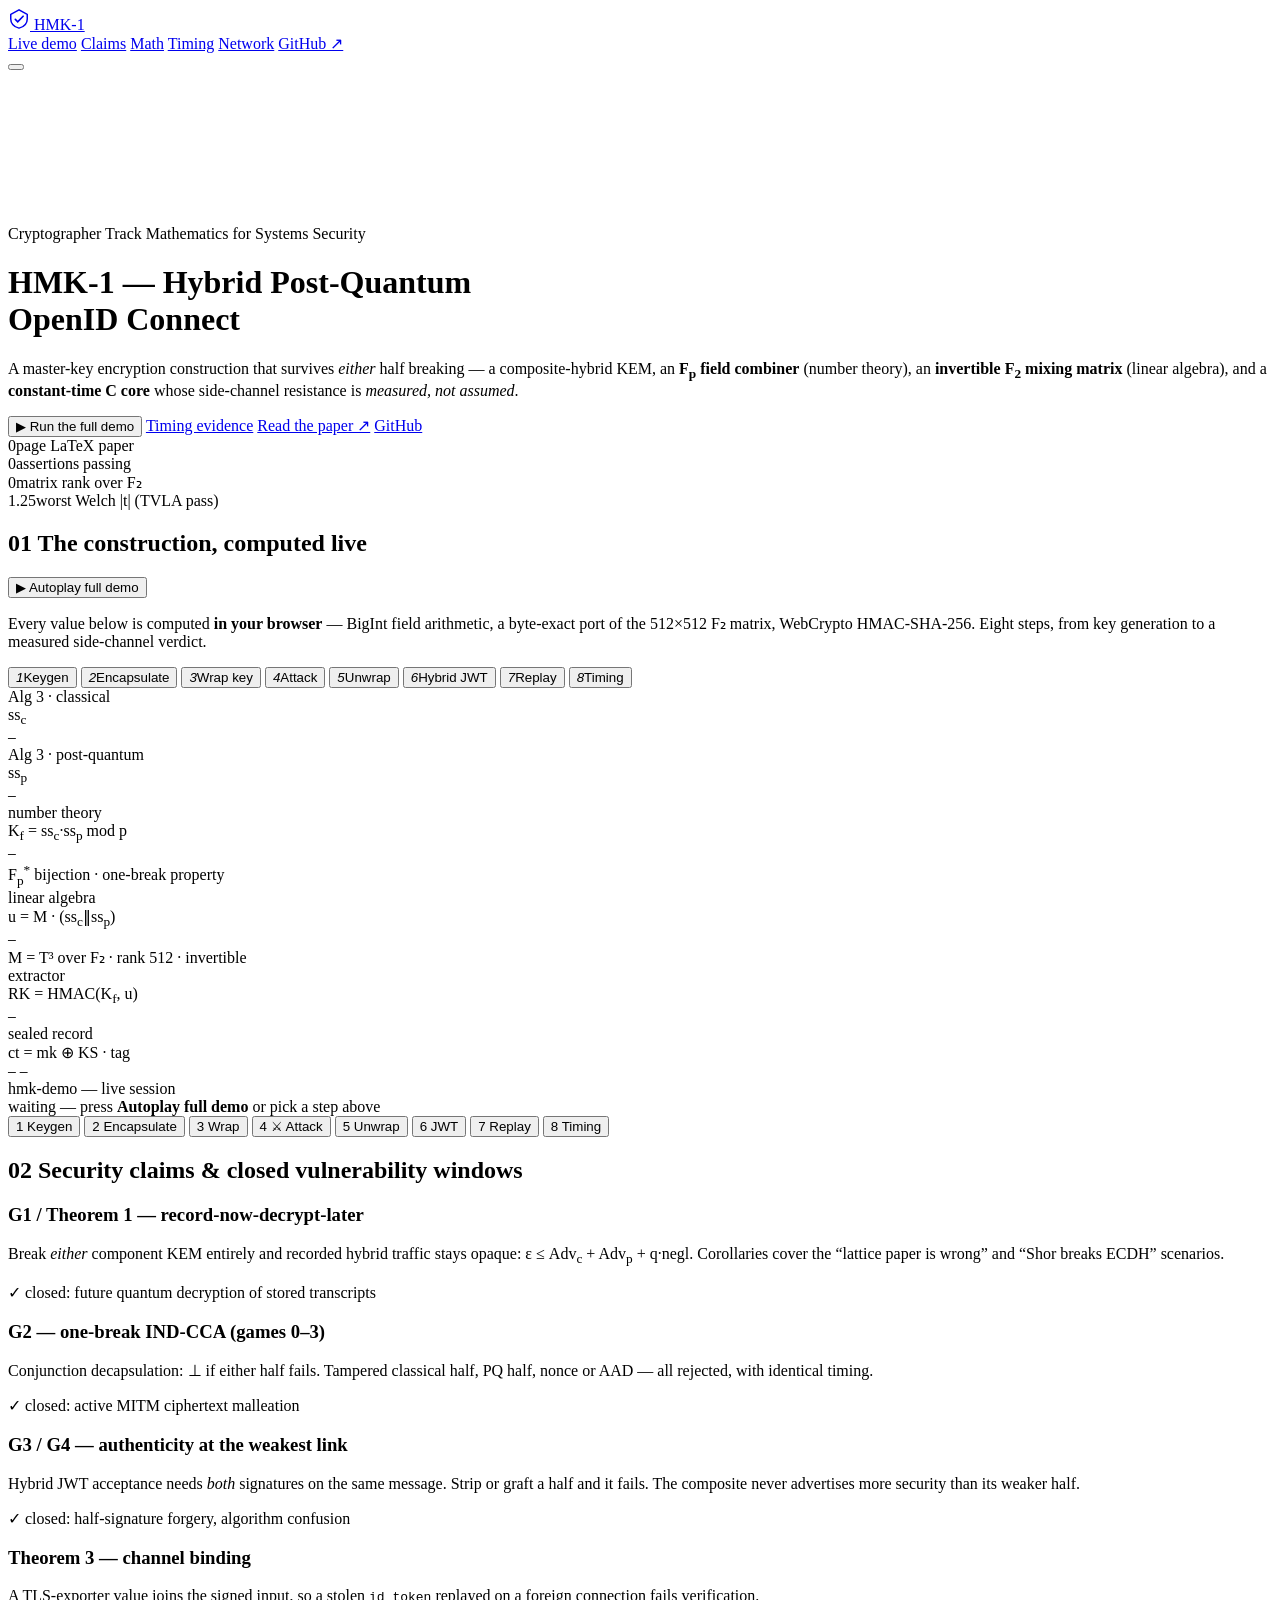
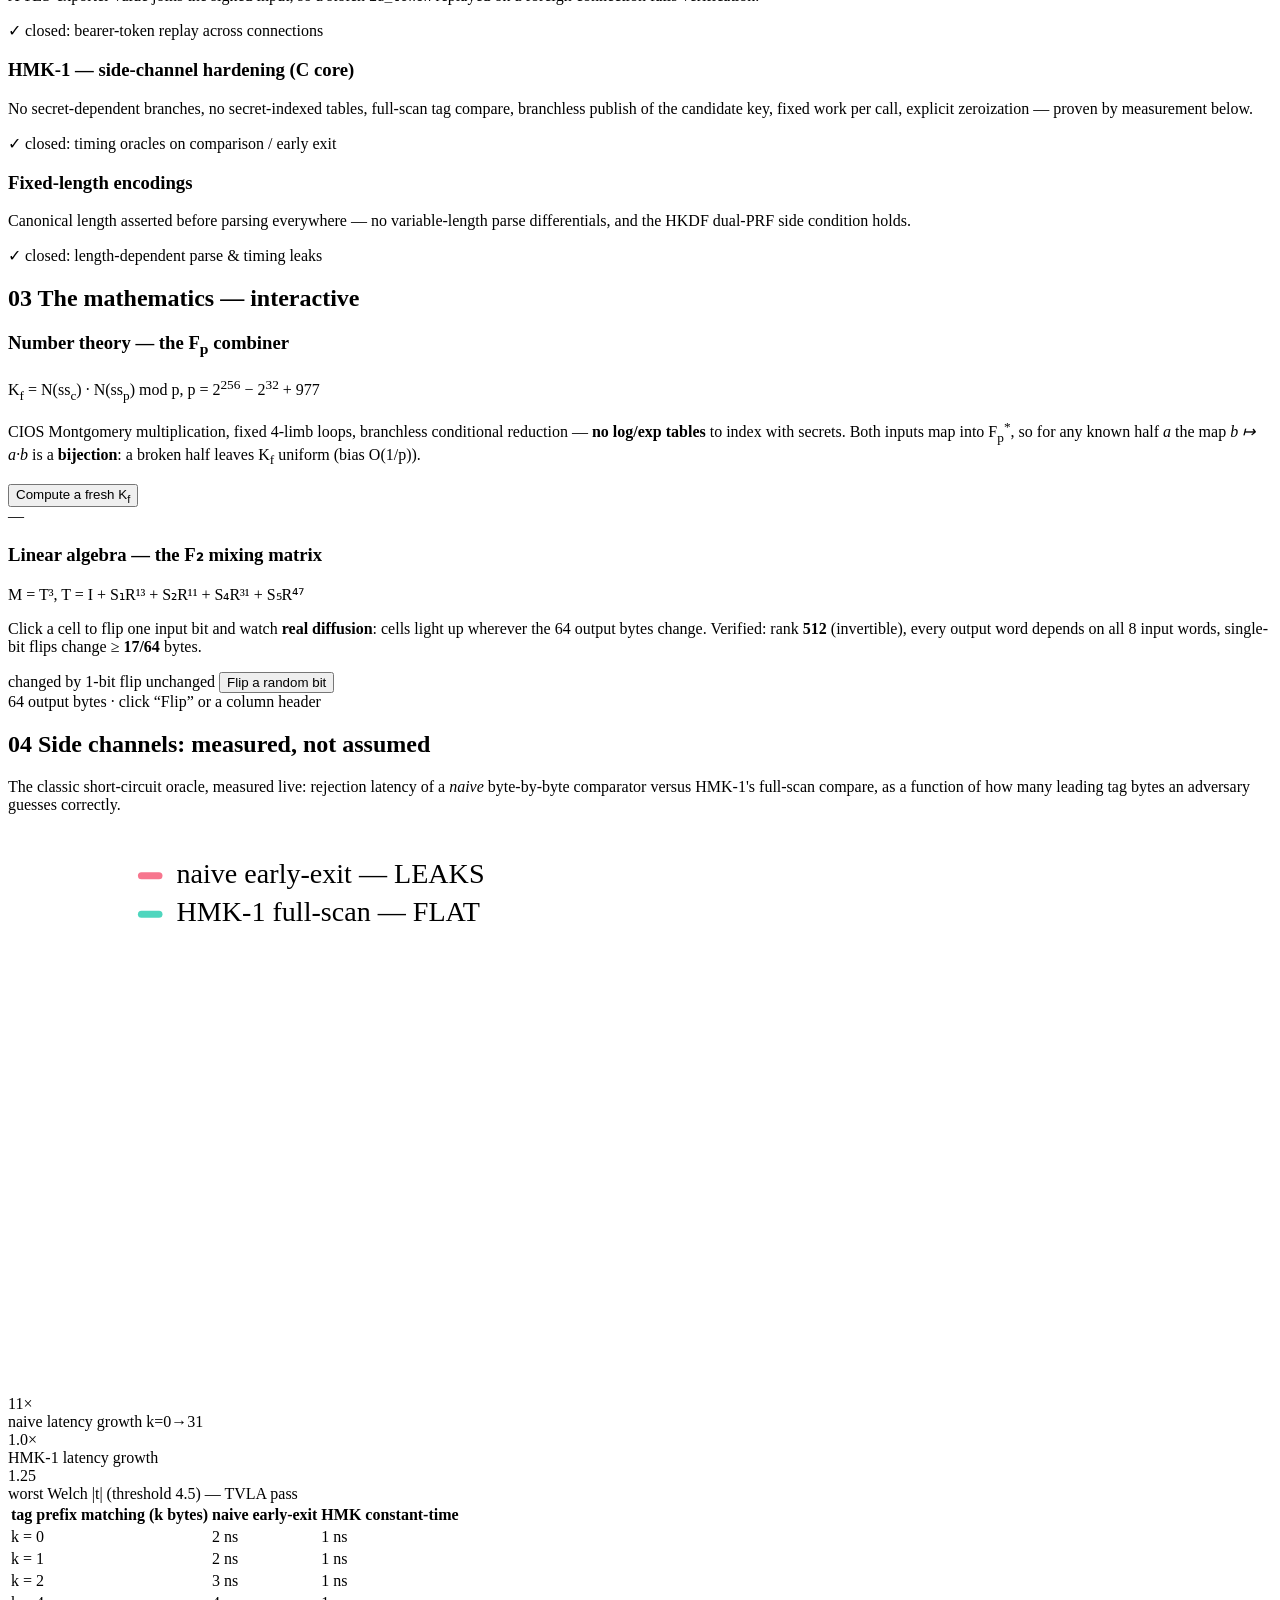
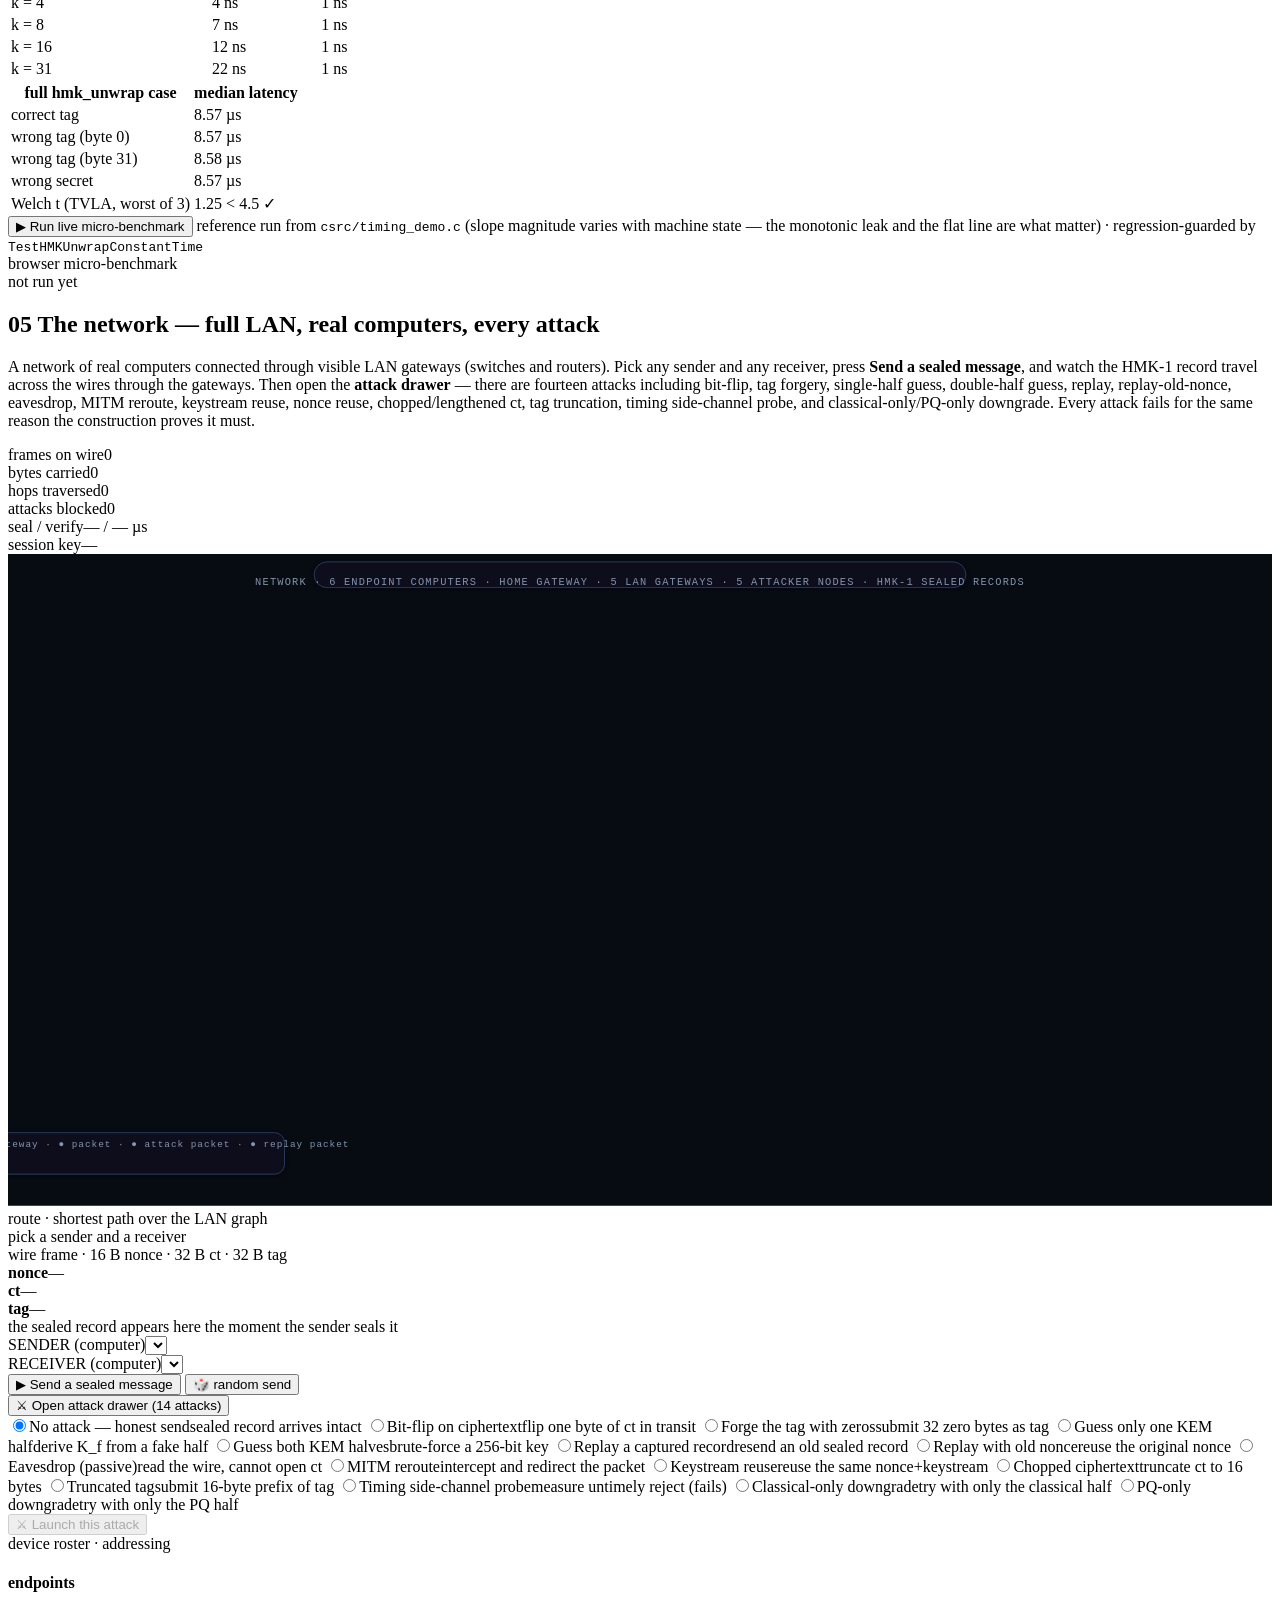
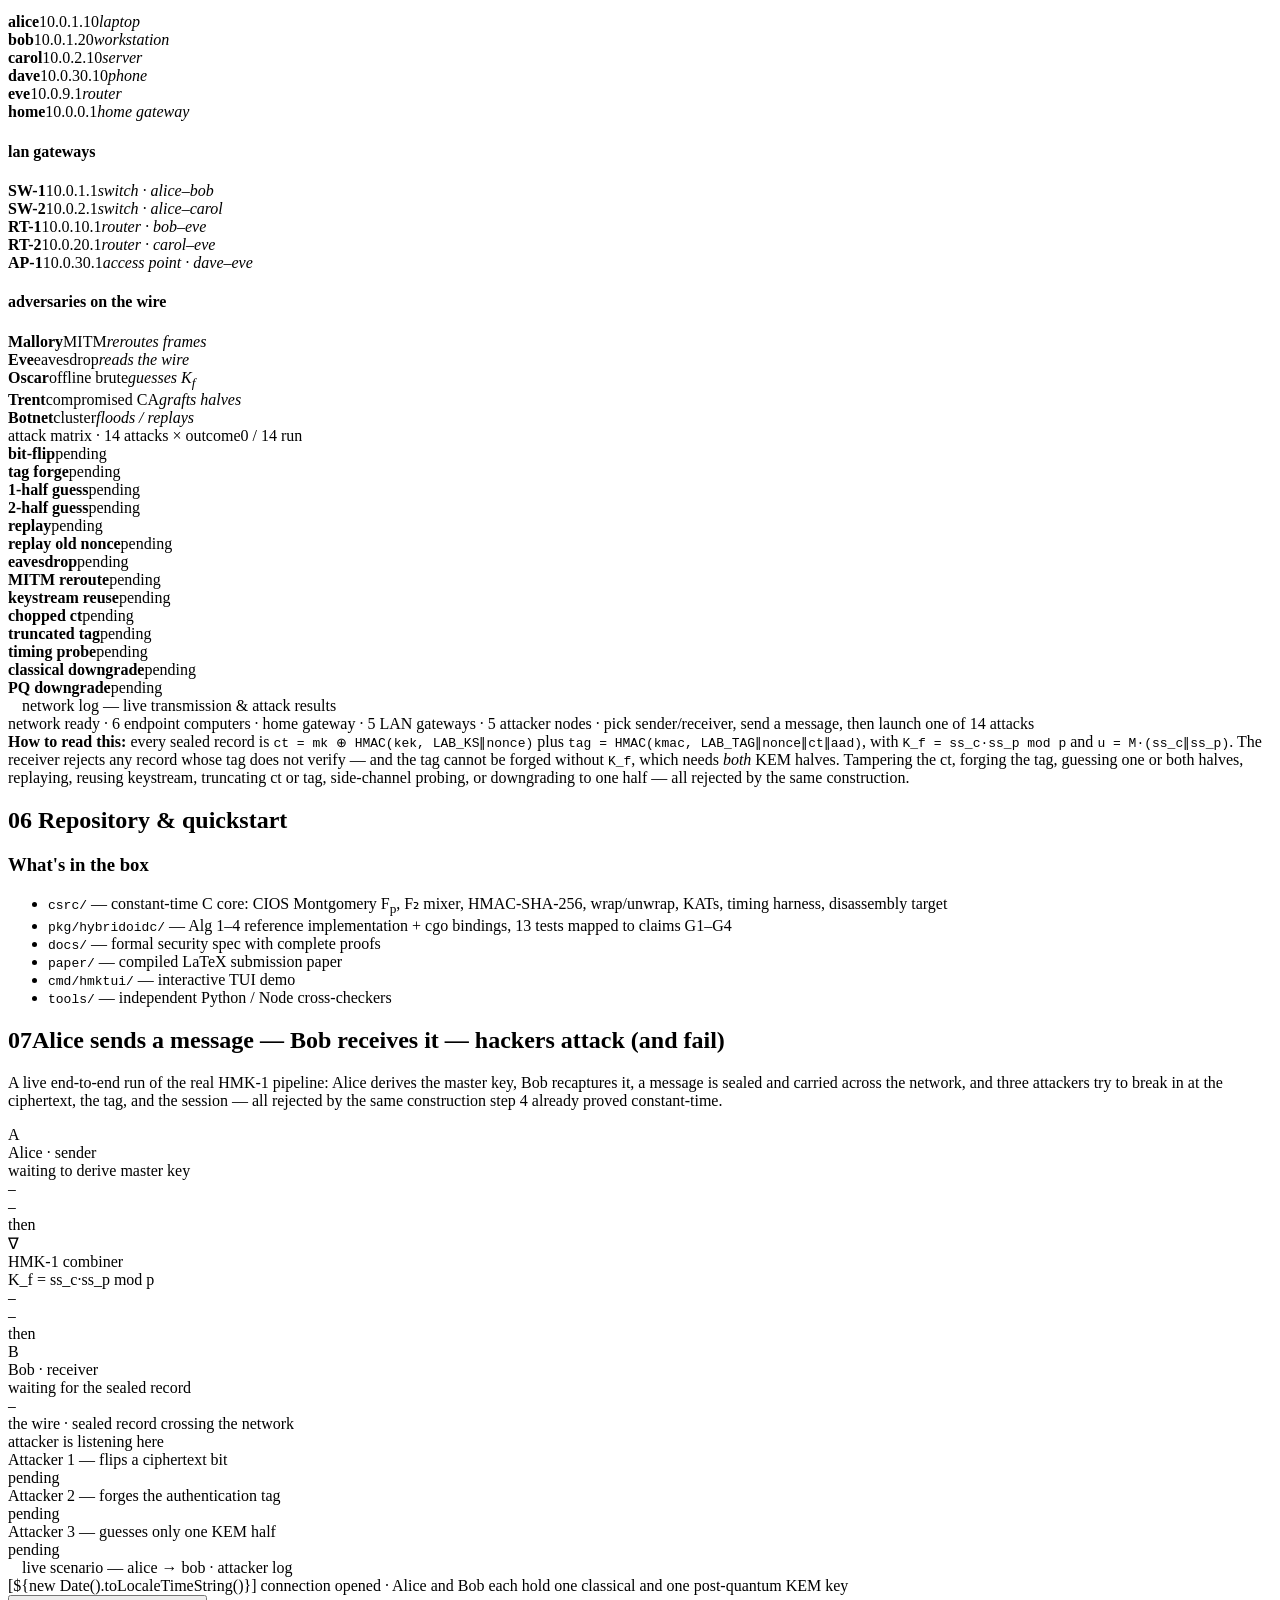
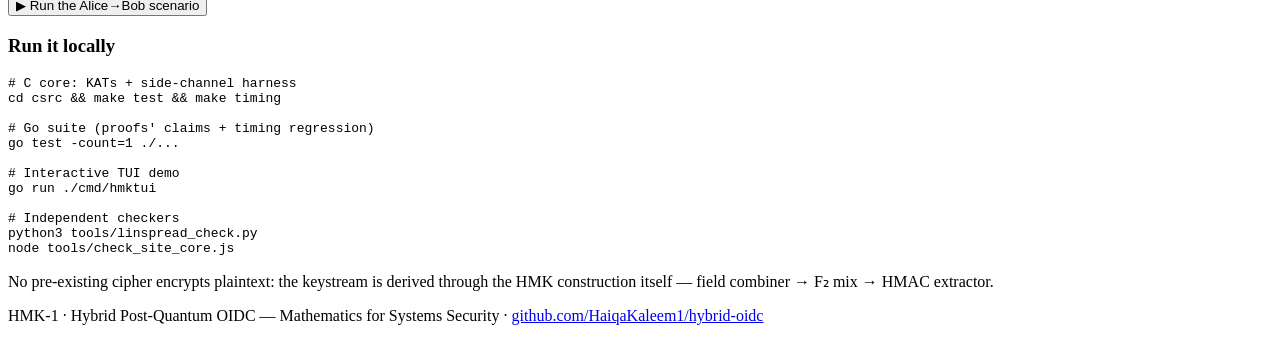
==== site/index.html @ 47c0bb4b "Site index with the 05-network section: 14-attack matrix, roster, wire frame, telemetry (scoreboard " ====
<!DOCTYPE html>
<html lang="en">
<head>
<meta charset="UTF-8">
<meta name="viewport" content="width=device-width, initial-scale=1.0">
<title>HMK-1 · Hybrid Post-Quantum OIDC — Cryptographer Track</title>
<meta name="description" content="Master-key encryption surviving either half breaking: composite-hybrid KEM, F_p field combiner, rank-512 F_2 matrix, constant-time C core with measured side-channel resistance.">
<link rel="stylesheet" href="styles.css">
<link rel="icon" href="data:image/svg+xml,<svg xmlns='http://www.w3.org/2000/svg' viewBox='0 0 100 100'><text y='.9em' font-size='90'>🔐</text></svg>">
</head>
<body>

<!-- =============================================================== NAV -->
<nav class="nav">
  <div class="nav-inner">
    <a class="brand" href="#top">
      <svg viewBox="0 0 24 24" width="22" height="22" aria-hidden="true">
        <path d="M12 2L3 7v5c0 5 3.8 8.6 9 10 5.2-1.4 9-5 9-10V7l-9-5z" fill="none" stroke="currentColor" stroke-width="1.6"/>
        <path d="M8 12.5l2.6 2.6L16.5 9" fill="none" stroke="currentColor" stroke-width="1.8" stroke-linecap="round"/>
      </svg>
      <span>HMK-1</span>
    </a>
    <div class="nav-links">
      <a href="#demo">Live demo</a>
      <a href="#claims">Claims</a>
      <a href="#math">Math</a>
      <a href="#timing">Timing</a>
      <a href="#network">Network</a>
      <a class="nav-cta" href="https://github.com/HaiqaKaleem1/hybrid-oidc" target="_blank" rel="noopener">GitHub ↗</a>
    </div>
    <button class="nav-toggle" id="navToggle" aria-label="Toggle navigation" aria-expanded="false">
      <span></span><span></span><span></span>
    </button>
  </div>
</nav>

<!-- ============================================================= HERO -->
<header class="hero" id="top">
  <canvas id="heroCanvas" aria-hidden="true"></canvas>
  <div class="hero-glow" aria-hidden="true"></div>
  <div class="hero-inner">
    <div class="badge-row reveal">
      <span class="badge">Cryptographer Track</span>
      <span class="badge ghost">Mathematics for Systems Security</span>
    </div>
    <h1 class="reveal d1">
      <span class="gradient-text">HMK-1</span> — Hybrid Post-Quantum<br>OpenID Connect
    </h1>
    <p class="tagline reveal d2">
      A master-key encryption construction that survives <em>either</em> half breaking —
      a composite-hybrid KEM, an <strong>F<sub>p</sub> field combiner</strong> (number theory),
      an <strong>invertible F<sub>2</sub> mixing matrix</strong> (linear algebra), and a
      <strong>constant-time C core</strong> whose side-channel resistance is
      <em>measured, not assumed</em>.
    </p>
    <div class="cta-row reveal d3">
      <button class="btn primary glow" id="heroRun">▶ Run the full demo</button>
      <a class="btn" href="#timing">Timing evidence</a>
      <a class="btn" href="paper/main.pdf">Read the paper ↗</a>
      <a class="btn" href="https://github.com/HaiqaKaleem1/hybrid-oidc" target="_blank" rel="noopener">GitHub</a>
    </div>
    <div class="stats reveal d4">
      <div class="stat"><span class="stat-num" data-count="11">0</span><span class="stat-label">page LaTeX paper</span></div>
      <div class="stat"><span class="stat-num" data-count="34">0</span><span class="stat-label">assertions passing</span></div>
      <div class="stat"><span class="stat-num" data-count="512">0</span><span class="stat-label">matrix rank over F₂</span></div>
      <div class="stat"><span class="stat-num">1.25</span><span class="stat-label">worst Welch |t| (TVLA pass)</span></div>
    </div>
  </div>
  <div class="scroll-hint" aria-hidden="true"><span></span></div>
</header>

<main>

<!-- ============================================================= DEMO -->
<section id="demo" class="panel reveal">
  <div class="panel-head">
    <h2><span class="num">01</span> The construction, computed live</h2>
    <div class="panel-actions">
      <button class="btn primary glow" id="btnAutoplay">▶ Autoplay full demo</button>
    </div>
  </div>
  <p class="lead">Every value below is computed <strong>in your browser</strong> — BigInt field
  arithmetic, a byte-exact port of the 512×512 F₂ matrix, WebCrypto HMAC-SHA-256.
  Eight steps, from key generation to a measured side-channel verdict.</p>

  <!-- step rail -->
  <div class="rail" id="rail">
    <button class="rail-step" data-step="0"><i>1</i>Keygen</button>
    <button class="rail-step" data-step="1"><i>2</i>Encapsulate</button>
    <button class="rail-step" data-step="2"><i>3</i>Wrap key</button>
    <button class="rail-step" data-step="3"><i>4</i>Attack</button>
    <button class="rail-step" data-step="4"><i>5</i>Unwrap</button>
    <button class="rail-step" data-step="5"><i>6</i>Hybrid JWT</button>
    <button class="rail-step" data-step="6"><i>7</i>Replay</button>
    <button class="rail-step" data-step="7"><i>8</i>Timing</button>
  </div>

  <!-- pipeline -->
  <div class="pipeline" id="pipeline">
    <div class="stage" data-stage="0">
      <div class="stage-kicker">Alg 3 · classical</div>
      <div class="stage-title">ss<sub>c</sub></div>
      <code class="hex skel" id="v-ssc">—</code>
    </div>
    <div class="conn" data-on="0"><span class="pulse"></span></div>
    <div class="stage" data-stage="1">
      <div class="stage-kicker">Alg 3 · post-quantum</div>
      <div class="stage-title">ss<sub>p</sub></div>
      <code class="hex skel" id="v-ssp">—</code>
    </div>
    <div class="conn" data-on="1"><span class="pulse"></span></div>
    <div class="stage math" data-stage="2">
      <div class="stage-kicker">number theory</div>
      <div class="stage-title">K<sub>f</sub> = ss<sub>c</sub>·ss<sub>p</sub> mod p</div>
      <code class="hex skel" id="v-kf">—</code>
      <div class="note">F<sub>p</sub><sup>*</sup> bijection · one-break property</div>
    </div>
    <div class="conn" data-on="2"><span class="pulse"></span></div>
    <div class="stage math" data-stage="3">
      <div class="stage-kicker">linear algebra</div>
      <div class="stage-title">u = M · (ss<sub>c</sub>‖ss<sub>p</sub>)</div>
      <code class="hex skel" id="v-u">—</code>
      <div class="note">M = T³ over F₂ · rank 512 · invertible</div>
    </div>
    <div class="conn" data-on="3"><span class="pulse"></span></div>
    <div class="stage" data-stage="4">
      <div class="stage-kicker">extractor</div>
      <div class="stage-title">RK = HMAC(K<sub>f</sub>, u)</div>
      <code class="hex skel" id="v-rk">—</code>
    </div>
    <div class="conn" data-on="4"><span class="pulse"></span></div>
    <div class="stage seal" data-stage="5">
      <div class="stage-kicker">sealed record</div>
      <div class="stage-title">ct = mk ⊕ KS · tag</div>
      <code class="hex skel" id="v-ct">—</code>
      <code class="hex skel" id="v-tag">—</code>
    </div>
  </div>

  <!-- terminal + verdict -->
  <div class="term">
    <div class="term-bar">
      <span class="dot r"></span><span class="dot y"></span><span class="dot g"></span>
      <span class="term-title">hmk-demo — live session</span>
      <span class="verdict" id="verdict"></span>
    </div>
    <div class="term-body" id="log"><div class="tl dim">waiting — press <b>Autoplay full demo</b> or pick a step above</div></div>
  </div>

  <div class="controls">
    <button class="btn" data-run="0">1 Keygen</button>
    <button class="btn" data-run="1">2 Encapsulate</button>
    <button class="btn" data-run="2">3 Wrap</button>
    <button class="btn danger" data-run="3">4 ⚔ Attack</button>
    <button class="btn" data-run="4">5 Unwrap</button>
    <button class="btn" data-run="5">6 JWT</button>
    <button class="btn" data-run="6">7 Replay</button>
    <button class="btn" data-run="7">8 Timing</button>
  </div>
</section>

<!-- ============================================================ CLAIMS -->
<section id="claims" class="panel reveal">
  <h2><span class="num">02</span> Security claims & closed vulnerability windows</h2>
  <div class="cards">
    <article class="card reveal">
      <h3>G1 / Theorem 1 — record-now-decrypt-later</h3>
      <p>Break <em>either</em> component KEM entirely and recorded hybrid traffic stays
      opaque: ε ≤ Adv<sub>c</sub> + Adv<sub>p</sub> + q·negl. Corollaries cover the
      “lattice paper is wrong” and “Shor breaks ECDH” scenarios.</p>
      <div class="win">✓ closed: future quantum decryption of stored transcripts</div>
    </article>
    <article class="card reveal d1">
      <h3>G2 — one-break IND-CCA (games 0–3)</h3>
      <p>Conjunction decapsulation: ⊥ if either half fails. Tampered classical half,
      PQ half, nonce or AAD — all rejected, with identical timing.</p>
      <div class="win">✓ closed: active MITM ciphertext malleation</div>
    </article>
    <article class="card reveal d2">
      <h3>G3 / G4 — authenticity at the weakest link</h3>
      <p>Hybrid JWT acceptance needs <em>both</em> signatures on the same message.
      Strip or graft a half and it fails. The composite never advertises more
      security than its weaker half.</p>
      <div class="win">✓ closed: half-signature forgery, algorithm confusion</div>
    </article>
    <article class="card reveal">
      <h3>Theorem 3 — channel binding</h3>
      <p>A TLS-exporter value joins the signed input, so a stolen
      <code>id_token</code> replayed on a foreign connection fails verification.</p>
      <div class="win">✓ closed: bearer-token replay across connections</div>
    </article>
    <article class="card reveal d1">
      <h3>HMK-1 — side-channel hardening (C core)</h3>
      <p>No secret-dependent branches, no secret-indexed tables, full-scan tag
      compare, branchless publish of the candidate key, fixed work per call,
      explicit zeroization — proven by measurement below.</p>
      <div class="win">✓ closed: timing oracles on comparison / early exit</div>
    </article>
    <article class="card reveal d2">
      <h3>Fixed-length encodings</h3>
      <p>Canonical length asserted before parsing everywhere — no variable-length
      parse differentials, and the HKDF dual-PRF side condition holds.</p>
      <div class="win">✓ closed: length-dependent parse & timing leaks</div>
    </article>
  </div>
</section>

<!-- ============================================================== MATH -->
<section id="math" class="panel reveal">
  <h2><span class="num">03</span> The mathematics — interactive</h2>
  <div class="math-grid">
    <div class="math-box reveal">
      <h3>Number theory — the F<sub>p</sub> combiner</h3>
      <p class="formula">K<sub>f</sub> = N(ss<sub>c</sub>) · N(ss<sub>p</sub>) mod p,
          p = 2<sup>256</sup> − 2<sup>32</sup> + 977</p>
      <p>CIOS Montgomery multiplication, fixed 4-limb loops, branchless
      conditional reduction — <strong>no log/exp tables</strong> to index with
      secrets. Both inputs map into F<sub>p</sub><sup>*</sup>, so for any known
      half <em>a</em> the map <em>b ↦ a·b</em> is a <strong>bijection</strong>:
      a broken half leaves K<sub>f</sub> uniform (bias O(1/p)).</p>
      <button class="btn small" id="btnCombine">Compute a fresh K<sub>f</sub></button>
      <div class="mini-out" id="combineOut">—</div>
    </div>
    <div class="math-box reveal d1">
      <h3>Linear algebra — the F₂ mixing matrix</h3>
      <p class="formula">M = T³,  T = I + S₁R¹³ + S₂R¹¹ + S₄R³¹ + S₅R⁴⁷</p>
      <p>Click a cell to flip one input bit and watch <strong>real diffusion</strong>:
      cells light up wherever the 64 output bytes change. Verified: rank
      <strong>512</strong> (invertible), every output word depends on all 8 input
      words, single-bit flips change ≥ <strong>17/64</strong> bytes.</p>
      <div class="matrix-wrap">
        <div class="matrix" id="matrix" aria-label="diffusion grid"></div>
        <div class="matrix-legend">
          <span><i class="sw on"></i>changed by 1-bit flip</span>
          <span><i class="sw"></i>unchanged</span>
          <button class="btn small" id="btnMatrix">Flip a random bit</button>
        </div>
        <div class="mini-out" id="matrixOut">64 output bytes · click “Flip” or a column header</div>
      </div>
    </div>
  </div>
</section>

<!-- ============================================================ TIMING -->
<section id="timing" class="panel reveal">
  <h2><span class="num">04</span> Side channels: measured, not assumed</h2>
  <p class="lead">The classic short-circuit oracle, measured live: rejection latency of a
  <em>naive</em> byte-by-byte comparator versus HMK-1's full-scan compare, as a function of
  how many leading tag bytes an adversary guesses correctly.</p>

  <div class="chart-wrap">
    <svg id="chart" viewBox="0 0 720 320" role="img" aria-label="timing chart">
      <defs>
        <linearGradient id="naiveGrad" x1="0" y1="0" x2="1" y2="0">
          <stop offset="0%" stop-color="#f7768e"/><stop offset="100%" stop-color="#e0af68"/>
        </linearGradient>
        <linearGradient id="flatGrad" x1="0" y1="0" x2="1" y2="0">
          <stop offset="0%" stop-color="#4fd6be"/><stop offset="100%" stop-color="#7aa2f7"/>
        </linearGradient>
        <filter id="softGlow" x="-40%" y="-40%" width="180%" height="180%">
          <feGaussianBlur stdDeviation="3.5" result="b"/>
          <feMerge><feMergeNode in="b"/><feMergeNode in="SourceGraphic"/></feMerge>
        </filter>
      </defs>
      <g class="grid-lines" id="gridLines"></g>
      <g class="axis-labels" id="axisLabels"></g>
      <path id="naivePath" fill="none" stroke="url(#naiveGrad)" stroke-width="3"
            stroke-linecap="round" filter="url(#softGlow)"/>
      <path id="ctPath" fill="none" stroke="url(#flatGrad)" stroke-width="3"
            stroke-linecap="round" filter="url(#softGlow)"/>
      <g id="chartDots"></g>
      <g id="chartLegend">
        <rect x="74" y="24" width="14" height="4" rx="2" fill="#f7768e"/>
        <text x="96" y="30">naive early-exit — LEAKS</text>
        <rect x="74" y="46" width="14" height="4" rx="2" fill="#4fd6be"/>
        <text x="96" y="52">HMK-1 full-scan — FLAT</text>
      </g>
    </svg>
    <div class="chart-side">
      <div class="kpi">
        <div class="kpi-num leak" id="kpiLeak">11×</div>
        <div class="kpi-label">naive latency growth k=0→31</div>
      </div>
      <div class="kpi">
        <div class="kpi-num ok" id="kpiFlat">1.0×</div>
        <div class="kpi-label">HMK-1 latency growth</div>
      </div>
    <div class="kpi">
      <div class="kpi-num ok" id="kpiSpread">1.25</div>
      <div class="kpi-label">worst Welch |t| (threshold 4.5) — TVLA pass</div>
    </div>
    </div>
  </div>

  <div class="table-wrap">
    <table>
      <thead><tr><th>tag prefix matching (k bytes)</th><th>naive early-exit</th><th>HMK constant-time</th></tr></thead>
      <tbody>
        <tr><td>k = 0</td><td>2 ns</td><td>1 ns</td></tr>
        <tr><td>k = 1</td><td>2 ns</td><td>1 ns</td></tr>
        <tr><td>k = 2</td><td>3 ns</td><td>1 ns</td></tr>
        <tr><td>k = 4</td><td>4 ns</td><td>1 ns</td></tr>
        <tr><td>k = 8</td><td>7 ns</td><td>1 ns</td></tr>
        <tr><td>k = 16</td><td>12 ns</td><td>1 ns</td></tr>
        <tr><td>k = 31</td><td>22 ns</td><td>1 ns</td></tr>
      </tbody>
    </table>
    <table>
      <thead><tr><th>full hmk_unwrap case</th><th>median latency</th></tr></thead>
      <tbody>
        <tr><td>correct tag</td><td>8.57 µs</td></tr>
        <tr><td>wrong tag (byte 0)</td><td>8.57 µs</td></tr>
        <tr><td>wrong tag (byte 31)</td><td>8.58 µs</td></tr>
        <tr><td>wrong secret</td><td>8.57 µs</td></tr>
        <tr><td class="hl">Welch t (TVLA, worst of 3)</td><td class="hl">1.25 < 4.5 ✓</td></tr>
      </tbody>
    </table>
  </div>

  <div class="controls">
    <button class="btn" id="btnBench">▶ Run live micro-benchmark</button>
    <span class="hint">reference run from <code>csrc/timing_demo.c</code> (slope magnitude varies
      with machine state — the monotonic leak and the flat line are what matter) ·
      regression-guarded by <code>TestHMKUnwrapConstantTime</code></span>
  </div>
  <div class="term compact">
    <div class="term-bar"><span class="dot r"></span><span class="dot y"></span><span class="dot g"></span>
      <span class="term-title">browser micro-benchmark</span></div>
    <div class="term-body" id="benchLog"><div class="tl dim">not run yet</div></div>
  </div>
</section>

<!-- =========================================================== SCOREBOARD -->

<section id="network" class="panel reveal">
  <h2><span class="num">05</span> The network — full LAN, real computers, every attack</h2>
  <p class="lead">A network of real computers connected through visible LAN gateways (switches and routers). Pick any sender and any receiver, press <strong>Send a sealed message</strong>, and watch the HMK-1 record travel across the wires through the gateways. Then open the <strong>attack drawer</strong> — there are fourteen attacks including bit-flip, tag forgery, single-half guess, double-half guess, replay, replay-old-nonce, eavesdrop, MITM reroute, keystream reuse, nonce reuse, chopped/lengthened ct, tag truncation, timing side-channel probe, and classical-only/PQ-only downgrade. Every attack fails for the same reason the construction proves it must.</p>
  <div class="net-telemetry" id="netTelemetry">
    <div class="tel"><span class="tel-k">frames on wire</span><span class="tel-v" id="tFrames">0</span></div>
    <div class="tel"><span class="tel-k">bytes carried</span><span class="tel-v" id="tBytes">0</span></div>
    <div class="tel"><span class="tel-k">hops traversed</span><span class="tel-v" id="tHops">0</span></div>
    <div class="tel"><span class="tel-k">attacks blocked</span><span class="tel-v ok" id="tBlocked">0</span></div>
    <div class="tel"><span class="tel-k">seal / verify</span><span class="tel-v" id="tLatency">&mdash; / &mdash; &micro;s</span></div>
    <div class="tel"><span class="tel-k">session key</span><span class="tel-v" id="tSession">&mdash;</span></div>
  </div>
  <div class="net-wrap"><div class="net-stage-wrap">
    <svg class="net-canvas" id="netCanvas" viewBox="0 0 1280 660" preserveAspectRatio="xMidYMid meet" aria-label="network simulation">
      <defs>
        <radialGradient id="ngAlice" cx="50%" cy="35%" r="60%"><stop offset="0%" stop-color="#34d399" stop-opacity="0.9"/><stop offset="100%" stop-color="#059669" stop-opacity="0"/></radialGradient>
        <radialGradient id="ngBob" cx="50%" cy="35%" r="60%"><stop offset="0%" stop-color="#60a5fa" stop-opacity="0.9"/><stop offset="100%" stop-color="#2563eb" stop-opacity="0"/></radialGradient>
        <radialGradient id="ngCarol" cx="50%" cy="35%" r="60%"><stop offset="0%" stop-color="#a78bfa" stop-opacity="0.85"/><stop offset="100%" stop-color="#7c3aed" stop-opacity="0"/></radialGradient>
        <radialGradient id="ngDave" cx="50%" cy="35%" r="60%"><stop offset="0%" stop-color="#f472b6" stop-opacity="0.85"/><stop offset="100%" stop-color="#db2777" stop-opacity="0"/></radialGradient>
        <radialGradient id="ngEve" cx="50%" cy="35%" r="60%"><stop offset="0%" stop-color="#fbbf24" stop-opacity="0.85"/><stop offset="100%" stop-color="#d97706" stop-opacity="0"/></radialGradient>
        <radialGradient id="ngHome" cx="50%" cy="35%" r="60%"><stop offset="0%" stop-color="#4fd6be" stop-opacity="0.9"/><stop offset="100%" stop-color="#0d9488" stop-opacity="0"/></radialGradient>
        <radialGradient id="ngAttRed" cx="50%" cy="35%" r="60%"><stop offset="0%" stop-color="#f87171" stop-opacity="0.95"/><stop offset="100%" stop-color="#dc2626" stop-opacity="0"/></radialGradient>
        <radialGradient id="ngAttPurple" cx="50%" cy="35%" r="60%"><stop offset="0%" stop-color="#c084fc" stop-opacity="0.9"/><stop offset="100%" stop-color="#7c3aed" stop-opacity="0"/></radialGradient>
        <radialGradient id="ngAttOrange" cx="50%" cy="35%" r="60%"><stop offset="0%" stop-color="#fb923c" stop-opacity="0.9"/><stop offset="100%" stop-color="#c2410c" stop-opacity="0"/></radialGradient>
        <radialGradient id="ngAttCyan" cx="50%" cy="35%" r="60%"><stop offset="0%" stop-color="#22d3ee" stop-opacity="0.9"/><stop offset="100%" stop-color="#0891b2" stop-opacity="0"/></radialGradient>
        <radialGradient id="ngBotnet" cx="50%" cy="35%" r="60%"><stop offset="0%" stop-color="#a78bfa" stop-opacity="0.85"/><stop offset="100%" stop-color="#4c1d95" stop-opacity="0"/></radialGradient>
        <linearGradient id="gwGrad" x1="0" y1="0" x2="0" y2="1"><stop offset="0%" stop-color="#1e2a44"/><stop offset="100%" stop-color="#0e1626"/></linearGradient>
        <filter id="netGlow" x="-50%" y="-50%" width="200%" height="200%"><feGaussianBlur stdDeviation="3" result="b"/><feMerge><feMergeNode in="b"/><feMergeNode in="SourceGraphic"/></feMerge></filter>
        <filter id="softShadow"><feDropShadow dx="0" dy="2" stdDeviation="4" flood-color="#000" flood-opacity="0.4"/></filter>
        <filter id="computerShadow"><feDropShadow dx="0" dy="3" stdDeviation="5" flood-color="#000" flood-opacity="0.55"/></filter>
      </defs>
      <rect width="100%" height="100%" fill="#070b12"/>
      <g id="links" stroke="#ffffff16" stroke-width="2" stroke-linecap="round"></g>
      <g id="gateways"></g>
      <g id="packetGroup" opacity="0" pointer-events="none" filter="url(#netGlow)"><circle r="9" fill="#4fd6be" opacity="0.9"/><circle r="14" fill="none" stroke="#4fd6be" stroke-width="1.2" opacity="0.5"/></g>
      <g id="packetGroupBad" opacity="0" pointer-events="none" filter="url(#netGlow)"><circle r="9" fill="#f87171" opacity="0.9"/></g>
      <g id="packetGroupGold" opacity="0" pointer-events="none" filter="url(#netGlow)"><circle r="9" fill="#fbbf24" opacity="0.9"/></g>
      <g id="nodes"></g>
      <g transform="translate(640,30)"><rect x="-330" y="-22" width="660" height="26" rx="13" fill="#0a101c" stroke="#27395a" stroke-width="1" filter="url(#softShadow)"/><text x="0" y="1" text-anchor="middle" fill="#8494ad" font-family="monospace" font-size="10.5" letter-spacing="1.2">NETWORK · 6 ENDPOINT COMPUTERS · HOME GATEWAY · 5 LAN GATEWAYS · 5 ATTACKER NODES · HMK-1 SEALED RECORDS</text></g>
      <g transform="translate(40,620)"><rect x="-240" y="-34" width="480" height="42" rx="10" fill="#0a101c" stroke="#27395a" stroke-width="1" filter="url(#softShadow)"/><text x="-230" y="-20" fill="#8494ad" font-family="monospace" font-size="9.5" letter-spacing="1">● sender · ● receiver · ● gateway · ● packet · ● attack packet · ● replay packet</text><circle cx="-170" cy="-2" r="5" fill="#4fd6be"/><circle cx="-120" cy="-2" r="5" fill="#f87171"/><circle cx="-70" cy="-2" r="5" fill="#fbbf24"/><rect x="-210" y="-5" width="8" height="3" rx="1" fill="#27395a" stroke="#4fd6be" stroke-width="0.8"/><rect x="-160" y="-5" width="8" height="3" rx="1" fill="#27395a" stroke="#f87171" stroke-width="0.8"/><rect x="-110" y="-5" width="8" height="3" rx="1" fill="#27395a" stroke="#fbbf24" stroke-width="0.8"/></g>
    </svg>
  </div>
  <div class="net-meta">
    <div class="net-route">
      <span class="meta-k">route &middot; shortest path over the LAN graph</span>
      <div class="route-chips" id="routeChips"><span class="chip idle">pick a sender and a receiver</span></div>
    </div>
    <div class="net-frame">
      <span class="meta-k">wire frame &middot; 16 B nonce &middot; 32 B ct &middot; 32 B tag</span>
      <div class="frame-bar">
        <div class="fseg nonce"><b>nonce</b><span id="frameNonce">&mdash;</span></div>
        <div class="fseg ct"><b>ct</b><span id="frameCt">&mdash;</span></div>
        <div class="fseg tag"><b>tag</b><span id="frameTag">&mdash;</span></div>
      </div>
      <div class="frame-hex" id="frameHex">the sealed record appears here the moment the sender seals it</div>
    </div>
  </div>
  <div class="net-controls">
    <div class="net-row">
      <div class="pick-group"><label class="pick-label">SENDER (computer)</label><select id="senderSel" class="net-select"></select></div>
      <div class="pick-group"><label class="pick-label">RECEIVER (computer)</label><select id="receiverSel" class="net-select"></select></div>
      <button class="btn primary glow" id="btnSendMsg">▶ Send a sealed message</button>
      <button class="btn" id="btnRandSend">🎲 random send</button>
    </div>
    <div class="attack-drawer">
      <button class="btn attack-toggle" id="btnAttackToggle">⚔ Open attack drawer (14 attacks)</button>
      <div class="attack-drawer-inner" id="attackDrawer">
        <div class="attack-grid">
          <label class="attack-opt"><input type="radio" name="attack" value="none" checked><span class="attack-radio"></span><span class="attack-name">No attack — honest send</span><span class="attack-desc">sealed record arrives intact</span></label>
          <label class="attack-opt"><input type="radio" name="attack" value="bitflip"><span class="attack-radio"></span><span class="attack-name">Bit-flip on ciphertext</span><span class="attack-desc">flip one byte of ct in transit</span></label>
          <label class="attack-opt"><input type="radio" name="attack" value="tagforge"><span class="attack-radio"></span><span class="attack-name">Forge the tag with zeros</span><span class="attack-desc">submit 32 zero bytes as tag</span></label>
          <label class="attack-opt"><input type="radio" name="attack" value="halfguess"><span class="attack-radio"></span><span class="attack-name">Guess only one KEM half</span><span class="attack-desc">derive K_f from a fake half</span></label>
          <label class="attack-opt"><input type="radio" name="attack" value="doublehalf"><span class="attack-radio"></span><span class="attack-name">Guess both KEM halves</span><span class="attack-desc">brute-force a 256-bit key</span></label>
          <label class="attack-opt"><input type="radio" name="attack" value="replay"><span class="attack-radio"></span><span class="attack-name">Replay a captured record</span><span class="attack-desc">resend an old sealed record</span></label>
          <label class="attack-opt"><input type="radio" name="attack" value="replayoldnonce"><span class="attack-radio"></span><span class="attack-name">Replay with old nonce</span><span class="attack-desc">reuse the original nonce</span></label>
          <label class="attack-opt"><input type="radio" name="attack" value="eavesdrop"><span class="attack-radio"></span><span class="attack-name">Eavesdrop (passive)</span><span class="attack-desc">read the wire, cannot open ct</span></label>
          <label class="attack-opt"><input type="radio" name="attack" value="mitmreroute"><span class="attack-radio"></span><span class="attack-name">MITM reroute</span><span class="attack-desc">intercept and redirect the packet</span></label>
          <label class="attack-opt"><input type="radio" name="attack" value="keystreamreuse"><span class="attack-radio"></span><span class="attack-name">Keystream reuse</span><span class="attack-desc">reuse the same nonce+keystream</span></label>
          <label class="attack-opt"><input type="radio" name="attack" value="cttrunc"><span class="attack-radio"></span><span class="attack-name">Chopped ciphertext</span><span class="attack-desc">truncate ct to 16 bytes</span></label>
          <label class="attack-opt"><input type="radio" name="attack" value="tagtrunc"><span class="attack-radio"></span><span class="attack-name">Truncated tag</span><span class="attack-desc">submit 16-byte prefix of tag</span></label>
          <label class="attack-opt"><input type="radio" name="attack" value="timingprobe"><span class="attack-radio"></span><span class="attack-name">Timing side-channel probe</span><span class="attack-desc">measure untimely reject (fails)</span></label>
          <label class="attack-opt"><input type="radio" name="attack" value="downclassical"><span class="attack-radio"></span><span class="attack-name">Classical-only downgrade</span><span class="attack-desc">try with only the classical half</span></label>
          <label class="attack-opt"><input type="radio" name="attack" value="downpq"><span class="attack-radio"></span><span class="attack-name">PQ-only downgrade</span><span class="attack-desc">try with only the PQ half</span></label>
        </div>
        <button class="btn danger" id="btnLaunchAttack" disabled>⚔ Launch this attack</button>
      </div>
    </div>
  </div>
  </div>
  <div class="net-extra">
    <div class="roster">
      <span class="meta-k">device roster &middot; addressing</span>
      <div class="roster-grid">
        <div class="roster-col">
          <h4>endpoints</h4>
          <div class="roster-item"><b>alice</b><span>10.0.1.10</span><i>laptop</i></div>
          <div class="roster-item"><b>bob</b><span>10.0.1.20</span><i>workstation</i></div>
          <div class="roster-item"><b>carol</b><span>10.0.2.10</span><i>server</i></div>
          <div class="roster-item"><b>dave</b><span>10.0.30.10</span><i>phone</i></div>
          <div class="roster-item"><b>eve</b><span>10.0.9.1</span><i>router</i></div>
          <div class="roster-item"><b>home</b><span>10.0.0.1</span><i>home gateway</i></div>
        </div>
        <div class="roster-col">
          <h4>lan gateways</h4>
          <div class="roster-item"><b>SW-1</b><span>10.0.1.1</span><i>switch &middot; alice&ndash;bob</i></div>
          <div class="roster-item"><b>SW-2</b><span>10.0.2.1</span><i>switch &middot; alice&ndash;carol</i></div>
          <div class="roster-item"><b>RT-1</b><span>10.0.10.1</span><i>router &middot; bob&ndash;eve</i></div>
          <div class="roster-item"><b>RT-2</b><span>10.0.20.1</span><i>router &middot; carol&ndash;eve</i></div>
          <div class="roster-item"><b>AP-1</b><span>10.0.30.1</span><i>access point &middot; dave&ndash;eve</i></div>
        </div>
        <div class="roster-col">
          <h4>adversaries on the wire</h4>
          <div class="roster-item bad"><b>Mallory</b><span>MITM</span><i>reroutes frames</i></div>
          <div class="roster-item bad"><b>Eve</b><span>eavesdrop</span><i>reads the wire</i></div>
          <div class="roster-item bad"><b>Oscar</b><span>offline brute</span><i>guesses K<sub>f</sub></i></div>
          <div class="roster-item bad"><b>Trent</b><span>compromised CA</span><i>grafts halves</i></div>
          <div class="roster-item bad"><b>Botnet</b><span>cluster</span><i>floods / replays</i></div>
        </div>
      </div>
    </div>
    <div class="attack-matrix">
      <div class="mx-head"><span class="meta-k">attack matrix &middot; 14 attacks &times; outcome</span><span class="mx-count" id="mxCount">0 / 14 run</span></div>
      <div class="mx-grid" id="mxGrid">
        <div class="mx" data-atk="bitflip"><b>bit-flip</b><span id="mx-bitflip">pending</span></div>
        <div class="mx" data-atk="tagforge"><b>tag forge</b><span id="mx-tagforge">pending</span></div>
        <div class="mx" data-atk="halfguess"><b>1-half guess</b><span id="mx-halfguess">pending</span></div>
        <div class="mx" data-atk="doublehalf"><b>2-half guess</b><span id="mx-doublehalf">pending</span></div>
        <div class="mx" data-atk="replay"><b>replay</b><span id="mx-replay">pending</span></div>
        <div class="mx" data-atk="replayoldnonce"><b>replay old nonce</b><span id="mx-replayoldnonce">pending</span></div>
        <div class="mx" data-atk="eavesdrop"><b>eavesdrop</b><span id="mx-eavesdrop">pending</span></div>
        <div class="mx" data-atk="mitmreroute"><b>MITM reroute</b><span id="mx-mitmreroute">pending</span></div>
        <div class="mx" data-atk="keystreamreuse"><b>keystream reuse</b><span id="mx-keystreamreuse">pending</span></div>
        <div class="mx" data-atk="cttrunc"><b>chopped ct</b><span id="mx-cttrunc">pending</span></div>
        <div class="mx" data-atk="tagtrunc"><b>truncated tag</b><span id="mx-tagtrunc">pending</span></div>
        <div class="mx" data-atk="timingprobe"><b>timing probe</b><span id="mx-timingprobe">pending</span></div>
        <div class="mx" data-atk="downclassical"><b>classical downgrade</b><span id="mx-downclassical">pending</span></div>
        <div class="mx" data-atk="downpq"><b>PQ downgrade</b><span id="mx-downpq">pending</span></div>
      </div>
    </div>
  </div>
  <div class="net-log-wrap">
    <div class="term"><div class="term-bar"><span class="dot r"></span><span class="dot y"></span><span class="dot g"></span><span class="term-title" style="margin-left:14px">network log — live transmission & attack results</span><span class="verdict" id="netVerdict"></span></div>
      <div class="term-body" id="netLog"><div class="tl dim">network ready · 6 endpoint computers · home gateway · 5 LAN gateways · 5 attacker nodes · pick sender/receiver, send a message, then launch one of 14 attacks</div></div>
    </div>
  </div>
  <div class="net-note"><strong>How to read this:</strong> every sealed record is <code>ct = mk ⊕ HMAC(kek, LAB_KS‖nonce)</code> plus <code>tag = HMAC(kmac, LAB_TAG‖nonce‖ct‖aad)</code>, with <code>K_f = ss_c·ss_p mod p</code> and <code>u = M·(ss_c‖ss_p)</code>. The receiver rejects any record whose tag does not verify — and the tag cannot be forged without <code>K_f</code>, which needs <em>both</em> KEM halves. Tampering the ct, forging the tag, guessing one or both halves, replaying, reusing keystream, truncating ct or tag, side-channel probing, or downgrading to one half — all rejected by the same construction.</div>
</section>

<section id="repo" class="panel reveal">
  <h2><span class="num">06</span> Repository & quickstart</h2>
  <div class="math-grid">
    <div class="math-box reveal">
      <h3>What's in the box</h3>
      <ul>
        <li><code>csrc/</code> — constant-time C core: CIOS Montgomery F<sub>p</sub>,
            F₂ mixer, HMAC-SHA-256, wrap/unwrap, KATs, timing harness, disassembly target</li>
        <li><code>pkg/hybridoidc/</code> — Alg 1–4 reference implementation + cgo bindings,
            13 tests mapped to claims G1–G4</li>
        <li><code>docs/</code> — formal security spec with complete proofs</li>
        <li><code>paper/</code> — compiled LaTeX submission paper</li>
        <li><code>cmd/hmktui/</code> — interactive TUI demo</li>
        <li><code>tools/</code> — independent Python / Node cross-checkers</li>
      </ul>
    </div>
    <div class="math-box reveal d1">
      <!-- =================================================== SCENARIO -->
  <section id="scenario" class="panel reveal">
    <h2><span class="num">07</span>Alice sends a message — Bob receives it — hackers attack (and fail)</h2>
    <p class="lead">A live end-to-end run of the real HMK-1 pipeline: Alice derives the master
    key, Bob recaptures it, a message is sealed and carried across the network, and three
    attackers try to break in at the ciphertext, the tag, and the session — all rejected by
    the same construction step 4 already proved constant-time.</p>

    <div class="scenario-board">
      <div class="party-host">
        <div class="party-row">
          <div class="party" id="partyA">
            <div class="party-avatar alice">A</div>
            <div class="party-body">
              <div class="party-name">Alice · sender</div>
              <div class="party-state" id="partyA-state">waiting to derive master key</div>
              <div class="hex-shell"><code class="hex skel" id="alice-ssc">—</code></div>
              <div class="hex-shell"><code class="hex skel" id="alice-ssp">—</code></div>
            </div>
          </div>
          <div class="party-ghost">then</div>
          <div class="party">
            <div class="party-avatar">∇</div>
            <div class="party-body gradient-combo">
              <div class="party-name">HMK-1 combiner</div>
              <div class="party-state" id="combo-state">K_f = ss_c·ss_p mod p</div>
              <div class="hex-shell"><code class="hex skel" id="combo-kf">—</code></div>
              <div class="hex-shell"><code class="hex skel" id="combo-u">—</code></div>
            </div>
          </div>
          <div class="party-ghost">then</div>
          <div class="party">
            <div class="party-avatar bob">B</div>
            <div class="party-body">
              <div class="party-name">Bob · receiver</div>
              <div class="party-state" id="partyB-state">waiting for the sealed record</div>
              <div class="hex-shell"><code class="hex skel" id="bob-mk">—</code></div>
            </div>
          </div>
        </div>

        <div class="channel-wrap">
          <div class="channel">
            <div class="channel-label">the wire · sealed record crossing the network</div>
            <div class="channel-bar" id="channelBar">
              <div class="byte-runner" id="byteRunner"></div>
            </div>
            <div class="wire-probe" id="wireProbe">attacker is listening here</div>
          </div>
          <div class="attacks">
            <div class="attack-row">
              <span class="attack-label">Attacker 1 — flips a ciphertext bit</span>
              <div class="attack-out" id="attack1-out">pending</div>
            </div>
            <div class="attack-row">
              <span class="attack-label">Attacker 2 — forges the authentication tag</span>
              <div class="attack-out" id="attack2-out">pending</div>
            </div>
            <div class="attack-row">
              <span class="attack-label">Attacker 3 — guesses only one KEM half</span>
              <div class="attack-out" id="attack3-out">pending</div>
            </div>
          </div>
        </div>
      </div>

      <div class="scenario-log-wrap">
        <div class="term">
          <div class="term-bar">
            <span class="dot r"></span><span class="dot y"></span><span class="dot g"></span>
            <span class="term-title" style="margin-left:14px">live scenario — alice → bob · attacker log</span>
            <span class="verdict" id="scenarioVerdict"></span>
          </div>
          <div class="term-body" id="scenarioLog">
            <div class="tl dim">[${new Date().toLocaleTimeString()}] connection opened · Alice and Bob each hold one classical and one post-quantum KEM key</div>
          </div>
        </div>
      </div>

      <div class="controls">
        <button class="btn primary glow" id="btnRunScenario">▶ Run the Alice→Bob scenario</button>
      </div>
    </div>
  </section>

  <h3>Run it locally</h3>
      <pre class="codeblock"><code><span class="cmt"># C core: KATs + side-channel harness</span>
cd csrc && make test && make timing

<span class="cmt"># Go suite (proofs' claims + timing regression)</span>
go test -count=1 ./...

<span class="cmt"># Interactive TUI demo</span>
go run ./cmd/hmktui

<span class="cmt"># Independent checkers</span>
python3 tools/linspread_check.py
node tools/check_site_core.js</code></pre>
    </div>
  </div>
  <p class="footnote">No pre-existing cipher encrypts plaintext: the keystream is derived
  through the HMK construction itself — field combiner → F₂ mix → HMAC extractor.</p>
</section>

</main>

<footer>
  <p>HMK-1 · Hybrid Post-Quantum OIDC — Mathematics for Systems Security ·
     <a href="https://github.com/HaiqaKaleem1/hybrid-oidc" target="_blank" rel="noopener">github.com/HaiqaKaleem1/hybrid-oidc</a></p>
</footer>

<script src="hmk-core.js"></script>
<script src="app.js"></script>
</body>
</html>
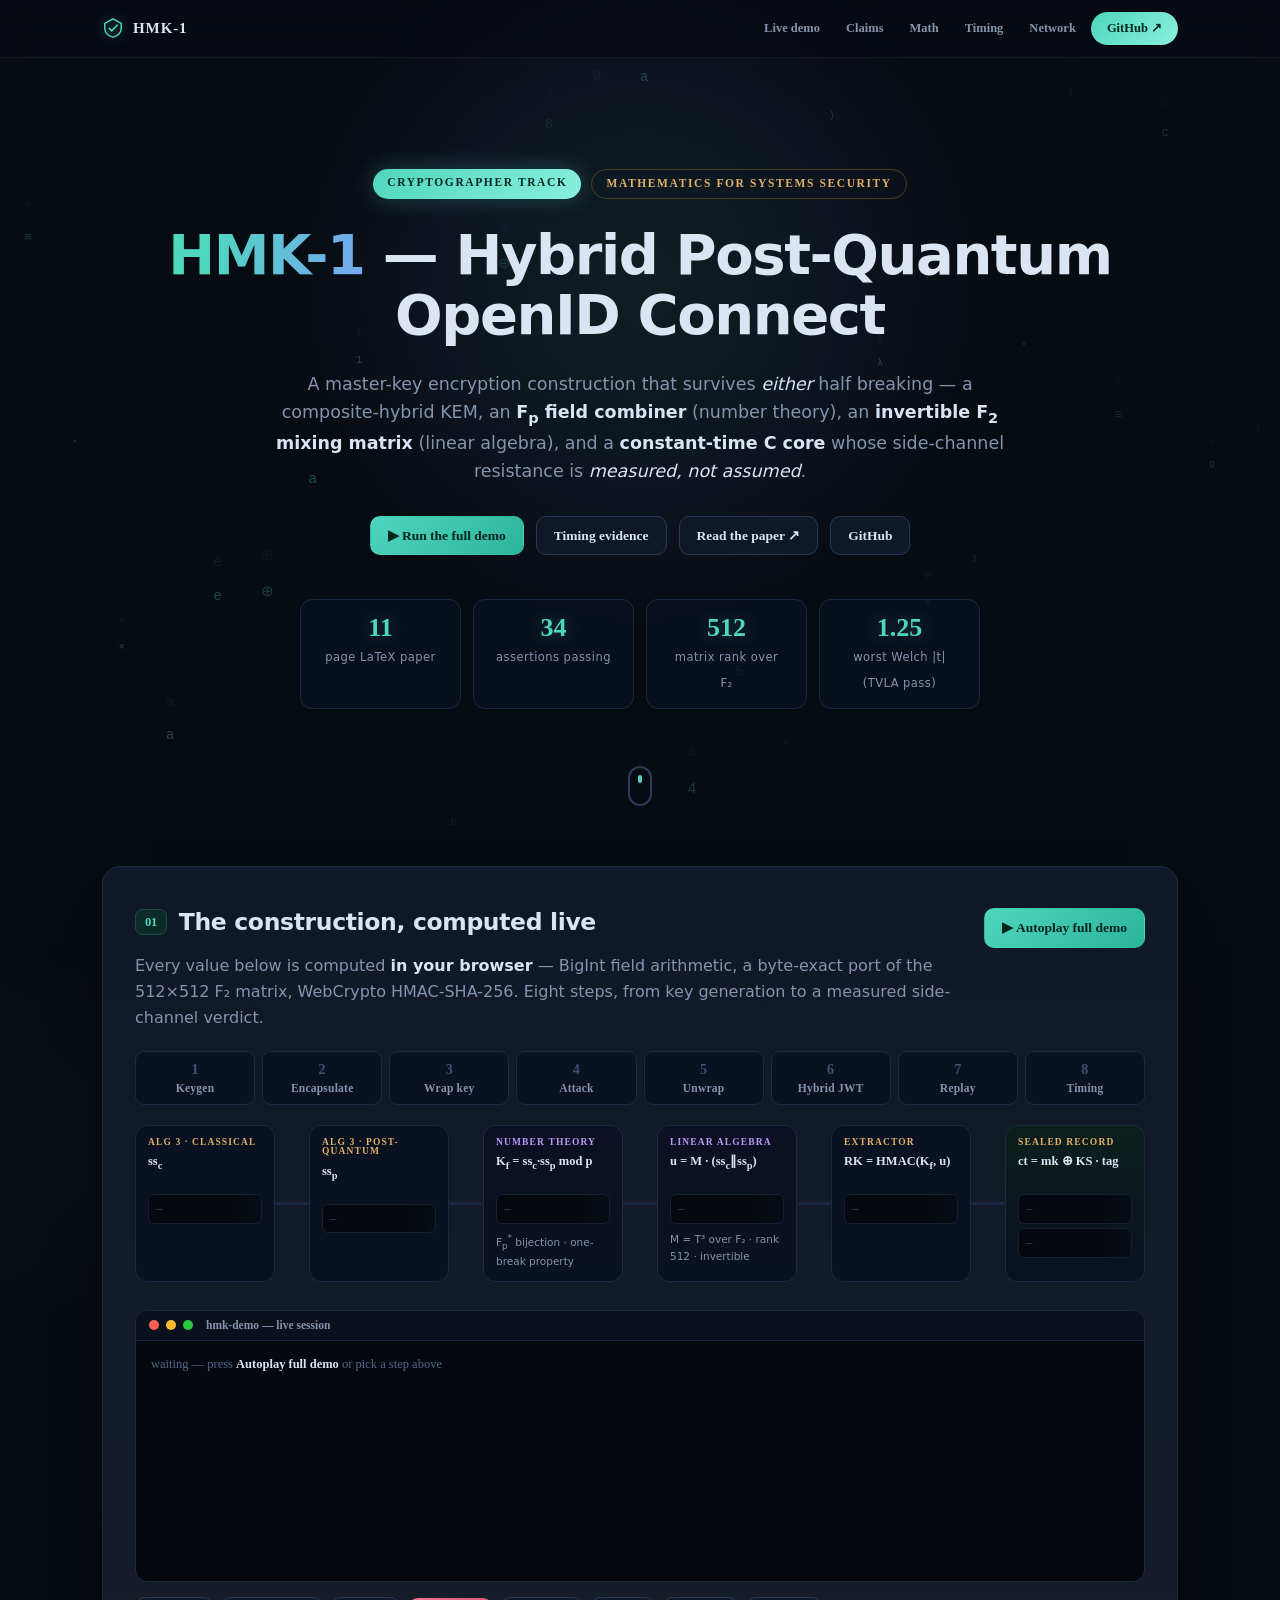
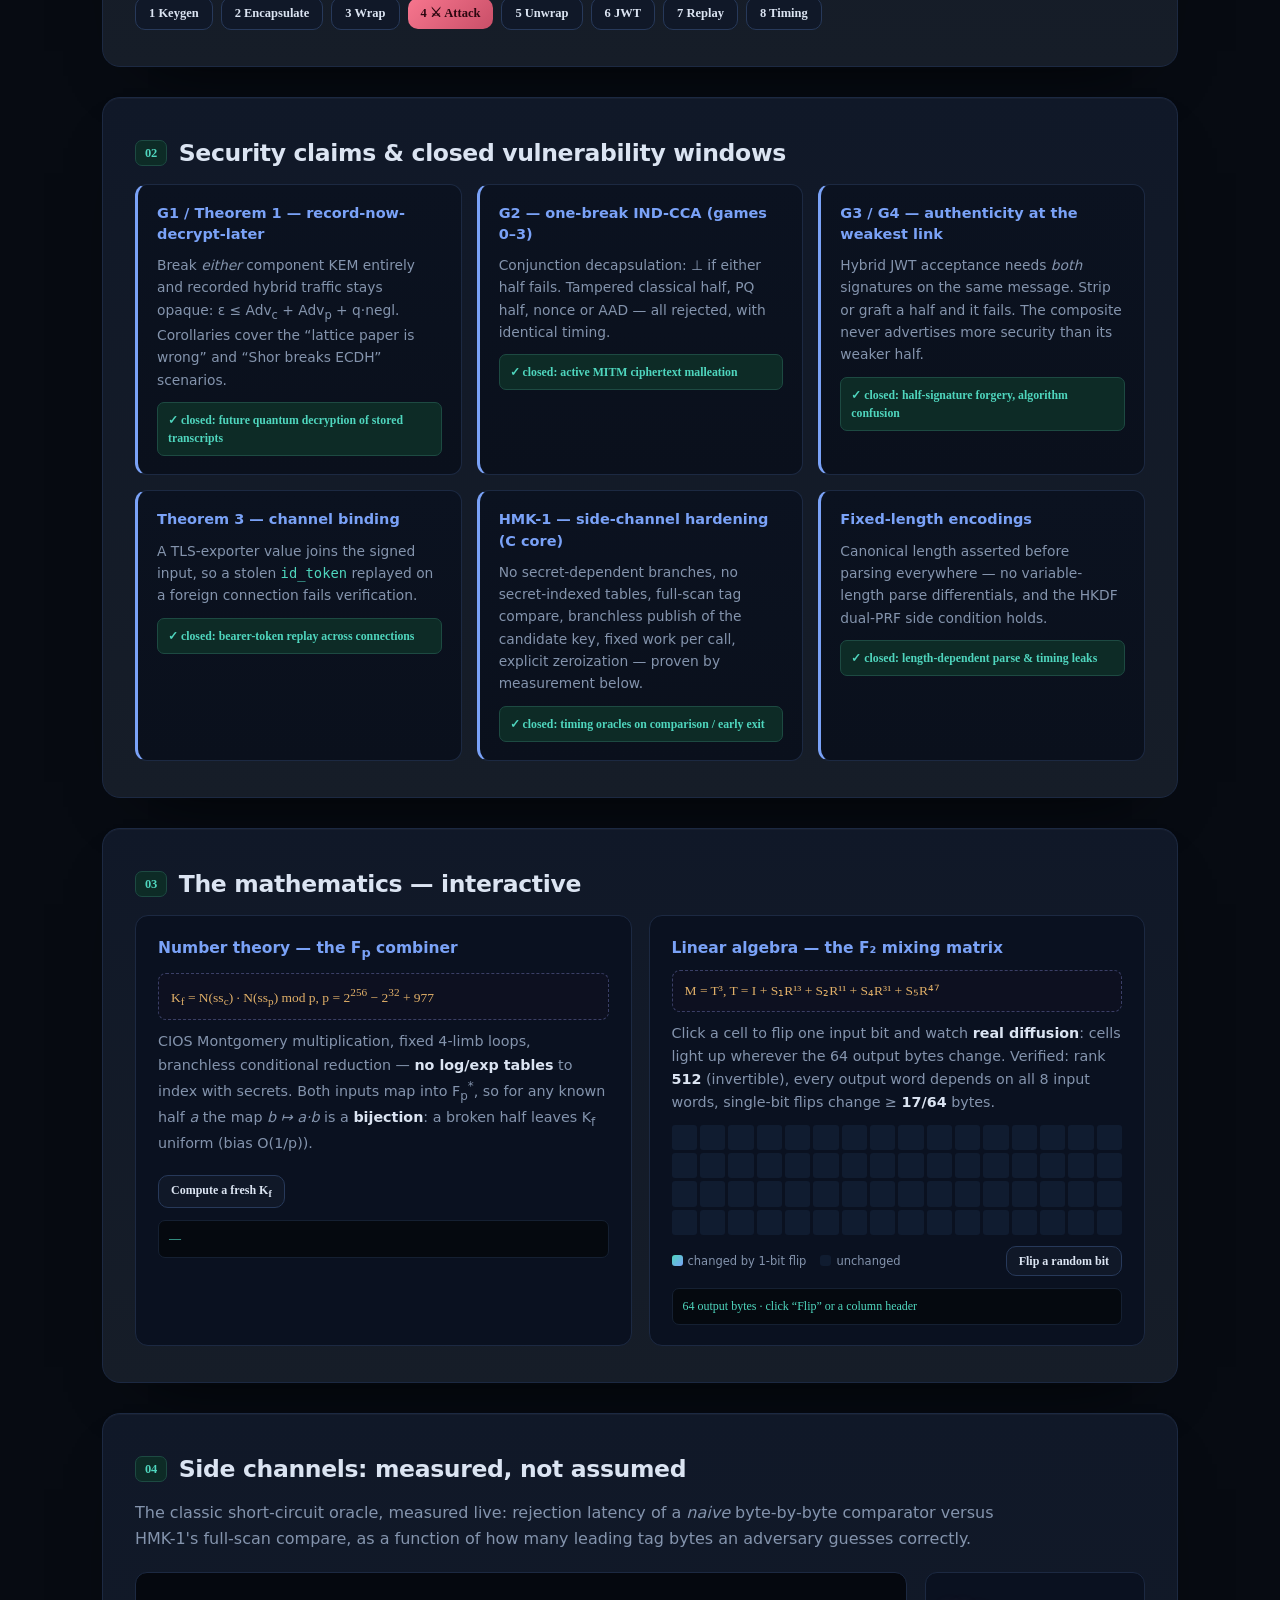
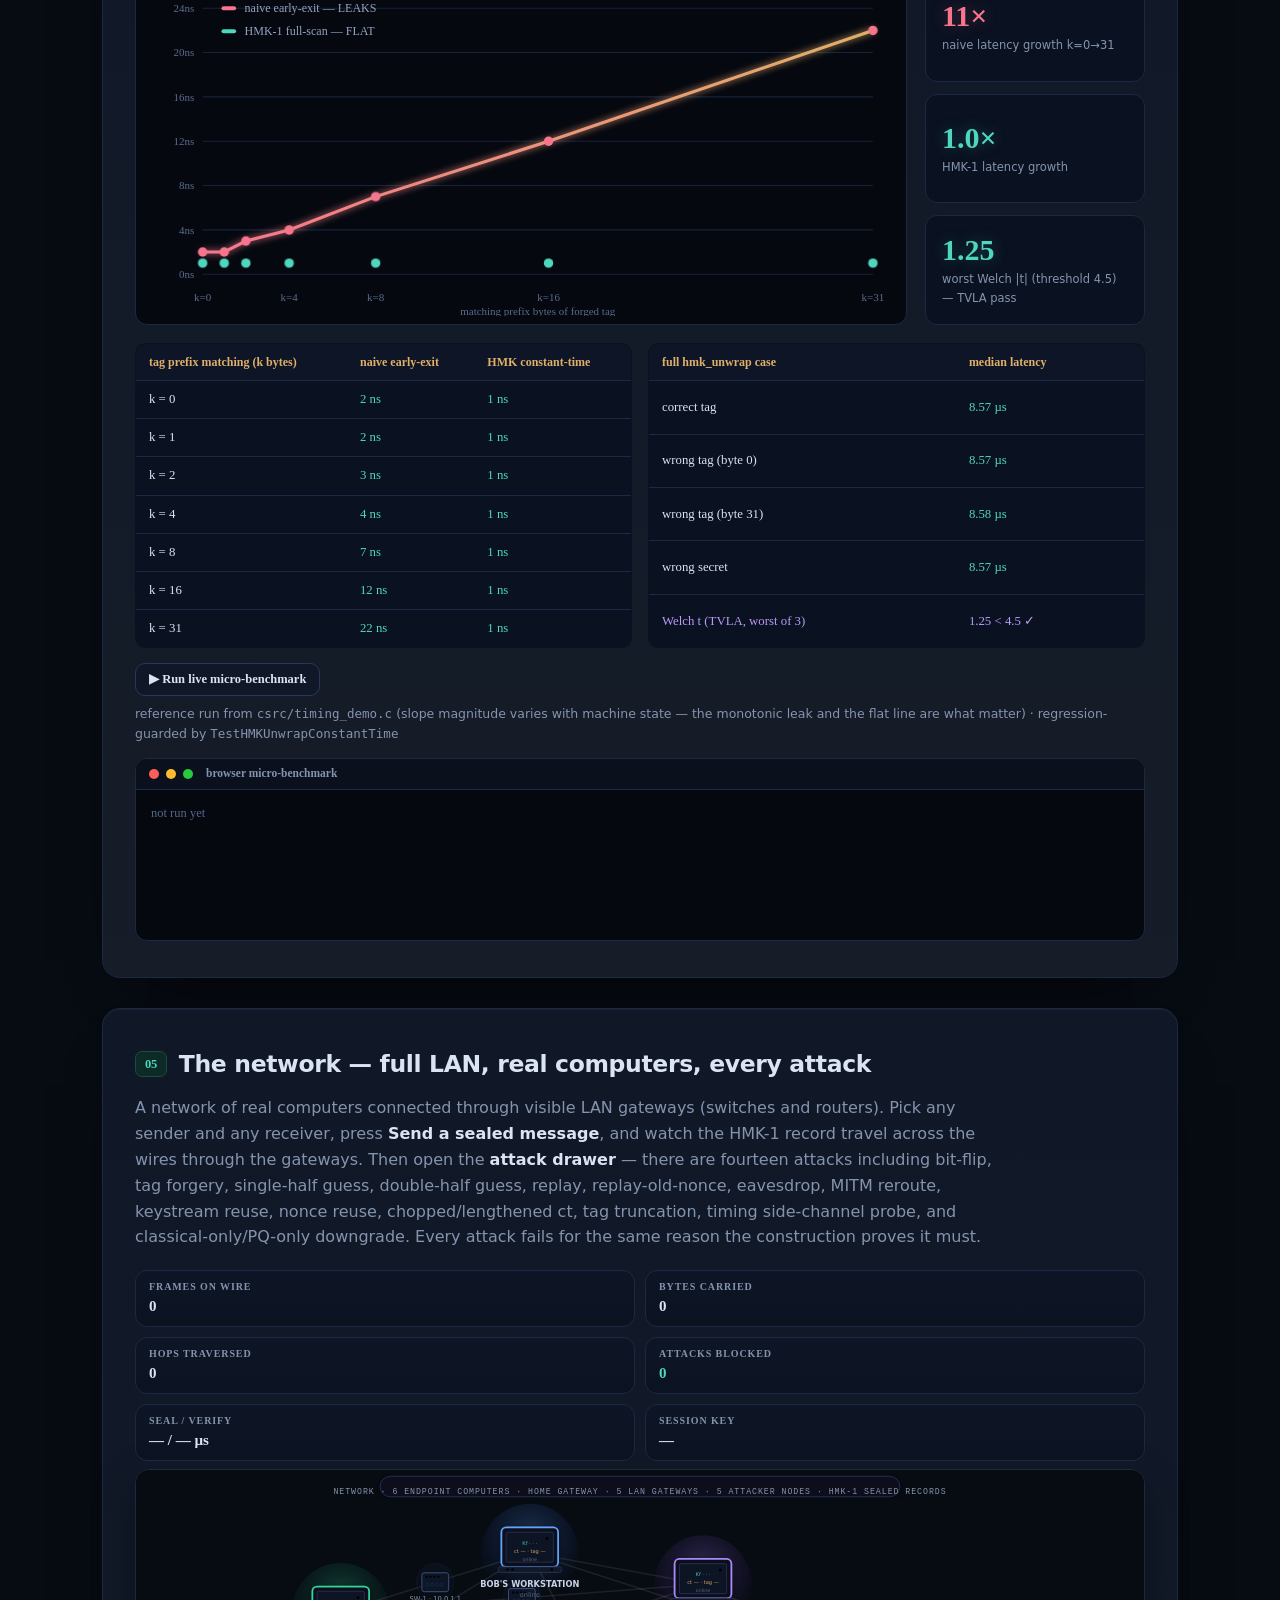
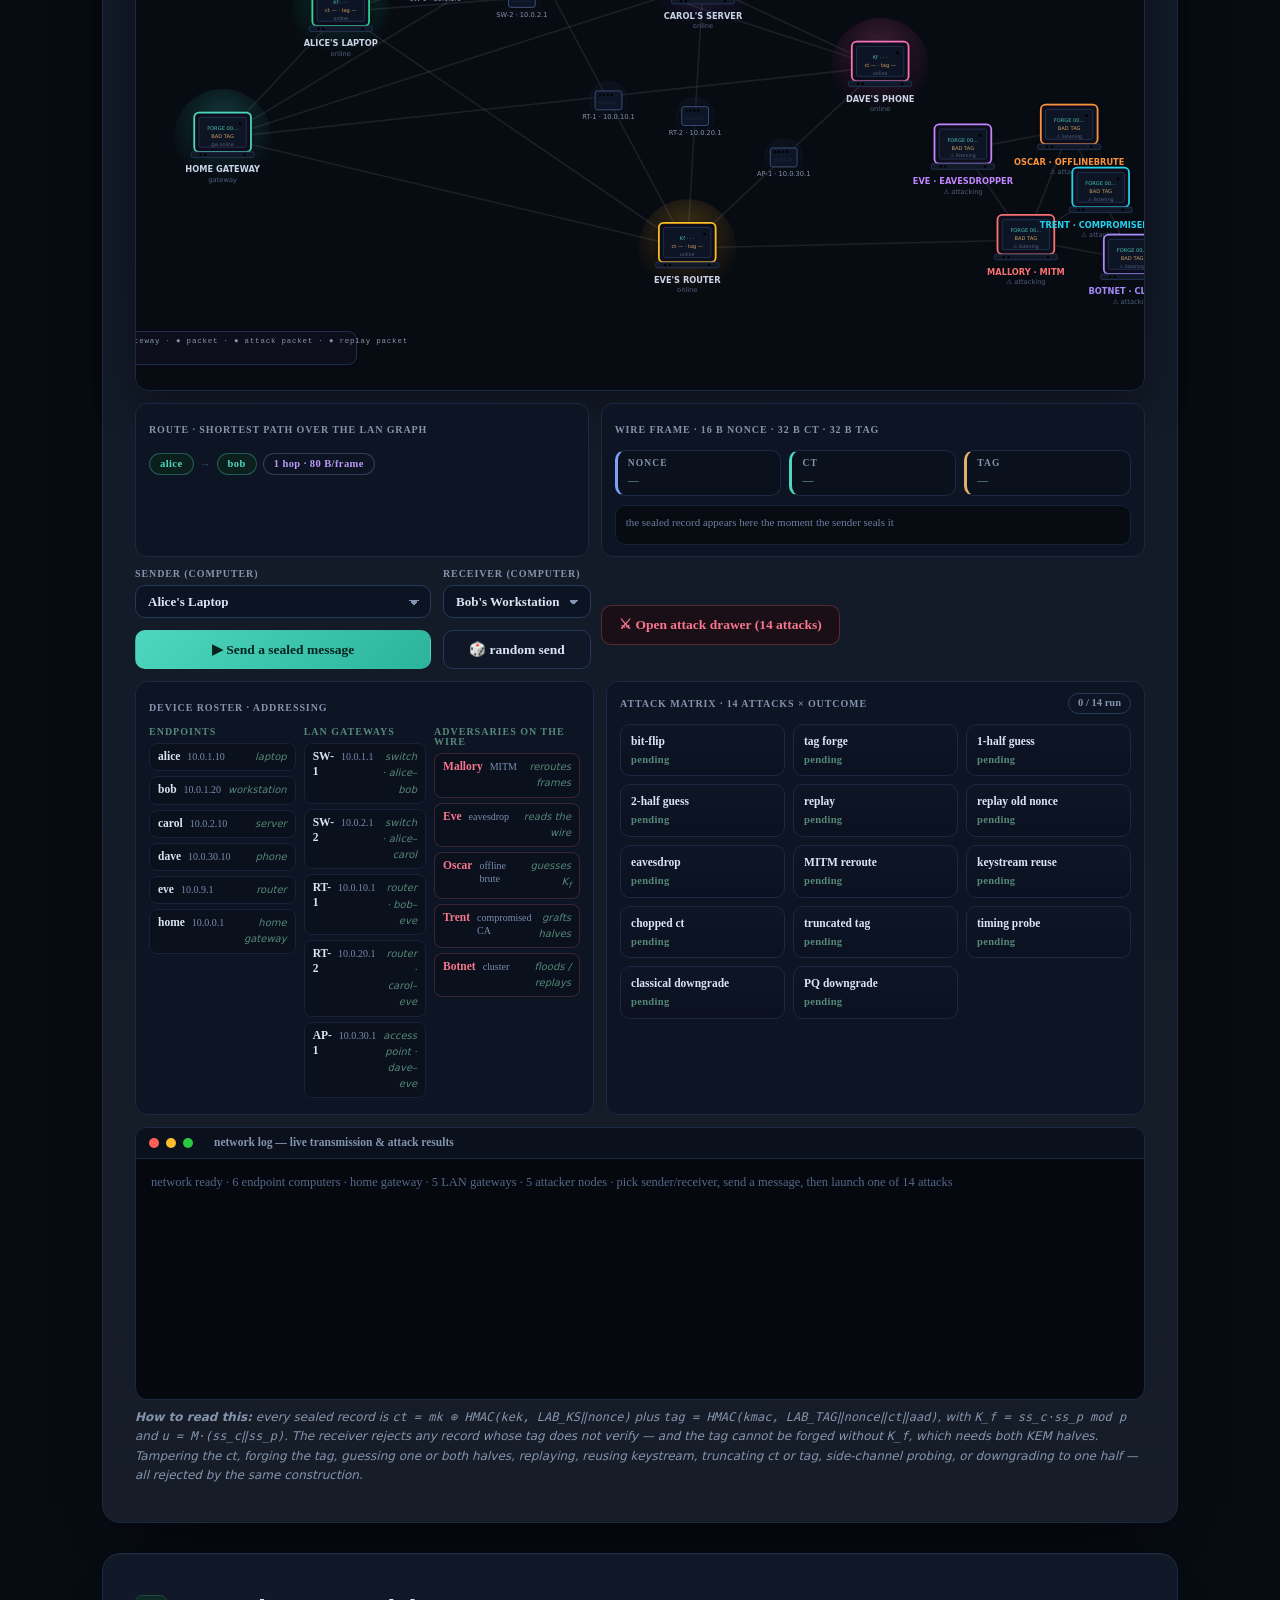
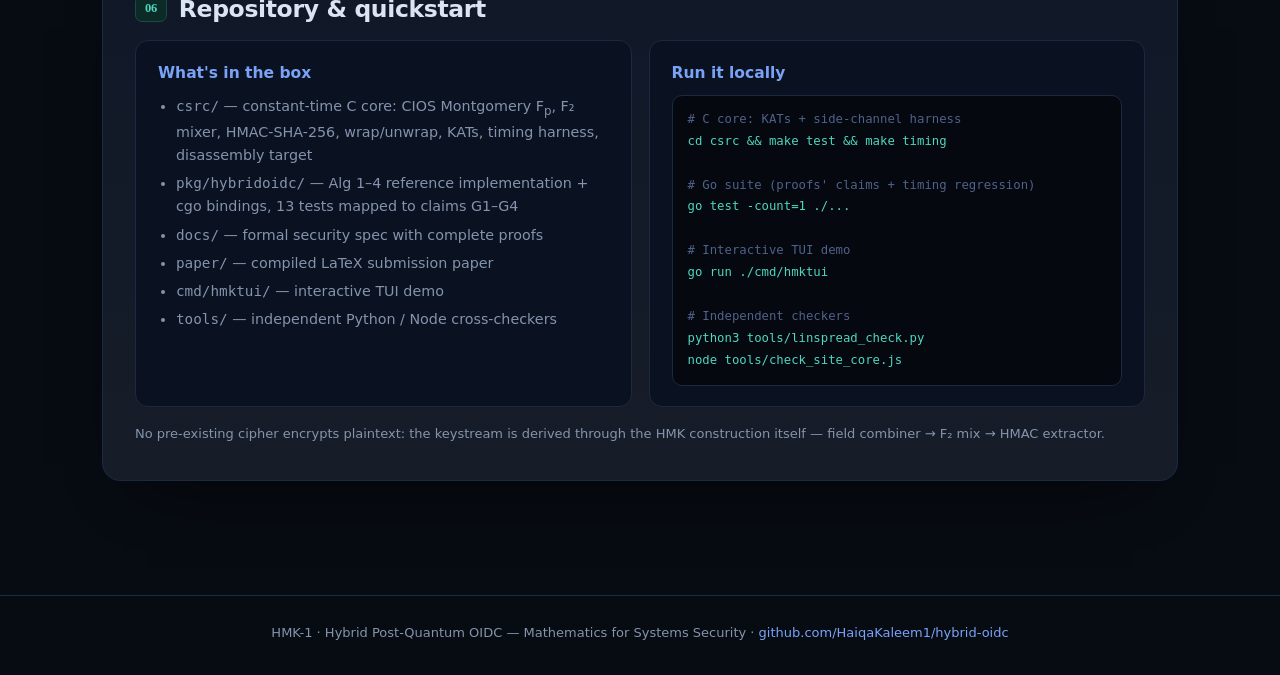
==== commit 68cf106c: "Rebuild site/index.html from the cleaned sources: scenario section removed, nav points to network" ====
--- a/site/index.html
+++ b/site/index.html
@@ -332,6 +332,7 @@
 
 <!-- =========================================================== SCOREBOARD -->
 
+<!-- ============================================================== REPO -->
 <section id="network" class="panel reveal">
   <h2><span class="num">05</span> The network — full LAN, real computers, every attack</h2>
   <p class="lead">A network of real computers connected through visible LAN gateways (switches and routers). Pick any sender and any receiver, press <strong>Send a sealed message</strong>, and watch the HMK-1 record travel across the wires through the gateways. Then open the <strong>attack drawer</strong> — there are fourteen attacks including bit-flip, tag forgery, single-half guess, double-half guess, replay, replay-old-nonce, eavesdrop, MITM reroute, keystream reuse, nonce reuse, chopped/lengthened ct, tag truncation, timing side-channel probe, and classical-only/PQ-only downgrade. Every attack fails for the same reason the construction proves it must.</p>
@@ -496,91 +497,6 @@
       </ul>
     </div>
     <div class="math-box reveal d1">
-      <!-- =================================================== SCENARIO -->
-  <section id="scenario" class="panel reveal">
-    <h2><span class="num">07</span>Alice sends a message — Bob receives it — hackers attack (and fail)</h2>
-    <p class="lead">A live end-to-end run of the real HMK-1 pipeline: Alice derives the master
-    key, Bob recaptures it, a message is sealed and carried across the network, and three
-    attackers try to break in at the ciphertext, the tag, and the session — all rejected by
-    the same construction step 4 already proved constant-time.</p>
-
-    <div class="scenario-board">
-      <div class="party-host">
-        <div class="party-row">
-          <div class="party" id="partyA">
-            <div class="party-avatar alice">A</div>
-            <div class="party-body">
-              <div class="party-name">Alice · sender</div>
-              <div class="party-state" id="partyA-state">waiting to derive master key</div>
-              <div class="hex-shell"><code class="hex skel" id="alice-ssc">—</code></div>
-              <div class="hex-shell"><code class="hex skel" id="alice-ssp">—</code></div>
-            </div>
-          </div>
-          <div class="party-ghost">then</div>
-          <div class="party">
-            <div class="party-avatar">∇</div>
-            <div class="party-body gradient-combo">
-              <div class="party-name">HMK-1 combiner</div>
-              <div class="party-state" id="combo-state">K_f = ss_c·ss_p mod p</div>
-              <div class="hex-shell"><code class="hex skel" id="combo-kf">—</code></div>
-              <div class="hex-shell"><code class="hex skel" id="combo-u">—</code></div>
-            </div>
-          </div>
-          <div class="party-ghost">then</div>
-          <div class="party">
-            <div class="party-avatar bob">B</div>
-            <div class="party-body">
-              <div class="party-name">Bob · receiver</div>
-              <div class="party-state" id="partyB-state">waiting for the sealed record</div>
-              <div class="hex-shell"><code class="hex skel" id="bob-mk">—</code></div>
-            </div>
-          </div>
-        </div>
-
-        <div class="channel-wrap">
-          <div class="channel">
-            <div class="channel-label">the wire · sealed record crossing the network</div>
-            <div class="channel-bar" id="channelBar">
-              <div class="byte-runner" id="byteRunner"></div>
-            </div>
-            <div class="wire-probe" id="wireProbe">attacker is listening here</div>
-          </div>
-          <div class="attacks">
-            <div class="attack-row">
-              <span class="attack-label">Attacker 1 — flips a ciphertext bit</span>
-              <div class="attack-out" id="attack1-out">pending</div>
-            </div>
-            <div class="attack-row">
-              <span class="attack-label">Attacker 2 — forges the authentication tag</span>
-              <div class="attack-out" id="attack2-out">pending</div>
-            </div>
-            <div class="attack-row">
-              <span class="attack-label">Attacker 3 — guesses only one KEM half</span>
-              <div class="attack-out" id="attack3-out">pending</div>
-            </div>
-          </div>
-        </div>
-      </div>
-
-      <div class="scenario-log-wrap">
-        <div class="term">
-          <div class="term-bar">
-            <span class="dot r"></span><span class="dot y"></span><span class="dot g"></span>
-            <span class="term-title" style="margin-left:14px">live scenario — alice → bob · attacker log</span>
-            <span class="verdict" id="scenarioVerdict"></span>
-          </div>
-          <div class="term-body" id="scenarioLog">
-            <div class="tl dim">[${new Date().toLocaleTimeString()}] connection opened · Alice and Bob each hold one classical and one post-quantum KEM key</div>
-          </div>
-        </div>
-      </div>
-
-      <div class="controls">
-        <button class="btn primary glow" id="btnRunScenario">▶ Run the Alice→Bob scenario</button>
-      </div>
-    </div>
-  </section>
-
   <h3>Run it locally</h3>
       <pre class="codeblock"><code><span class="cmt"># C core: KATs + side-channel harness</span>
 cd csrc && make test && make timing
--- a/site/styles.css
+++ b/site/styles.css
@@ -0,0 +1,373 @@
+/* HMK-1 demo site v2 — animated, connected, no frameworks */
+
+/* ============================================================= BASE */
+* { box-sizing: border-box; margin: 0; padding: 0; }
+html { scroll-behavior: smooth; scroll-padding-top: 76px; }
+body {
+  background:
+    radial-gradient(1100px 480px at 85% -8%, #13264166 0%, transparent 60%),
+    radial-gradient(900px 420px at -5% 4%, #0e2a2655 0%, transparent 55%),
+    #070b12;
+  background-size: 400% 400%;
+  animation: bgGradient 15s ease infinite;
+  color: #dbe4f2;
+  font-family: "Inter", "SF Pro Text", system-ui, -apple-system, "Segoe UI", Roboto, "DejaVu Sans", sans-serif;
+  line-height: 1.62;
+  overflow-x: hidden;
+}
+@keyframes bgGradient {
+  0%, 100% { background-position: 0% 50%, 100% 50%; }
+  50% { background-position: 100% 50%, 0% 50%; }
+}
+a { color: #7aa2f7; text-decoration: none; }
+a:hover { text-decoration: underline; }
+code { font-family: "Fira Code", "SF Mono", "JetBrains Mono", "DejaVu Sans Mono", monospace; }
+
+/* ============================================================= REVEAL FX */
+.reveal { opacity: 0; transform: translateY(26px); filter: blur(6px); transition: opacity .7s cubic-bezier(.2,.7,.2,1), transform .7s cubic-bezier(.2,.7,.2,1), filter .7s; }
+.reveal.slow { transition-delay: .1s; }
+.reveal.fast { transition-duration: .4s; }
+.reveal.visible { opacity: 1; transform: none; filter: none; }
+.reveal.d1 { transition-delay: .1s; }
+.reveal.d2 { transition-delay: .2s; }
+.reveal.d3 { transition-delay: .3s; }
+.reveal.d4 { transition-delay: .42s; }
+@media (prefers-reduced-motion: reduce) {
+  .reveal { opacity: 1; transform: none; filter: none; transition: none; }
+  * { animation-duration: .01s !important; }
+}
+
+/* ============================================================= NAV */
+.nav { position: fixed; inset: 0 0 auto 0; z-index: 50; backdrop-filter: blur(14px); -webkit-backdrop-filter: blur(14px); background: color-mix(in srgb, #070b12 72%, transparent); border-bottom: 1px solid #ffffff10; }
+.nav-inner { max-width: 1120px; margin: 0 auto; padding: 12px 22px; display: flex; align-items: center; justify-content: space-between; gap: 16px; }
+.brand { display: flex; align-items: center; gap: 9px; color: #4fd6be; font: 700 15px/1 "Fira Code"; letter-spacing: .06em; }
+.brand span { color: #dbe4f2; }
+.brand:hover { text-decoration: none; }
+.brand svg { filter: drop-shadow(0 0 6px #4fd6be88); }
+.nav-links { display: flex; align-items: center; gap: 4px; flex-wrap: wrap; }
+.nav-links a { color: #8494ad; font: 600 12.5px/1 "Fira Code"; padding: 8px 11px; border-radius: 8px; transition: color .2s, background .2s; position: relative; overflow: hidden; }
+.nav-links a::after { content: ""; position: absolute; inset: 0; background: #4fd6be; opacity: 0; border-radius: 8px; transition: opacity .2s; }
+.nav-links a:hover::after { opacity: .12; }
+.nav-links a:hover { color: #dbe4f2; background: #ffffff0d; text-decoration: none; }
+.nav-links .nav-cta { color: #06281f; background: linear-gradient(135deg, #4fd6be, #89f0dd); padding: 10px 16px; border-radius: 999px; display: inline-block; }
+.nav-links .nav-cta:hover { color: #06281f; background: linear-gradient(135deg, #6ee7d2, #a5f5e6); box-shadow: 0 4px 14px -6px #4fd6be66; }
+.nav-toggle { display: none; background: none; border: 0; cursor: pointer; padding: 8px 4px; flex-direction: column; gap: 5px; }
+.nav-toggle span { display: block; width: 21px; height: 2px; background: #dbe4f2; border-radius: 2px; transition: transform .25s ease, opacity .2s ease; }
+.nav.open .nav-toggle span:nth-child(1) { transform: translateY(7px) rotate(45deg); }
+.nav.open .nav-toggle span:nth-child(2) { opacity: 0; }
+.nav.open .nav-toggle span:nth-child(3) { transform: translateY(-7px) rotate(-45deg); }
+
+/* ============================================================= HERO */
+.hero { position: relative; min-height: 92vh; display: grid; place-items: center; grid-template-columns: minmax(0, 1fr); padding: 120px 22px 70px; overflow: hidden; }
+#heroCanvas { position: absolute; inset: 0; width: 100%; height: 100%; }
+.hero-glow { position: absolute; left: 50%; top: 34%; width: 720px; height: 720px; transform: translate(-50%, -50%); pointer-events: none; background: radial-gradient(circle, #4fd6be18 0%, #7aa2f70e 42%, transparent 68%); animation: breathe 7s ease-in-out infinite; }
+@keyframes breathe { 0%,100% { transform: translate(-50%,-50%) scale(1); opacity: .85; } 50% { transform: translate(-50%,-50%) scale(1.12); opacity: 1; } }
+.hero-inner { position: relative; max-width: 950px; width: 100%; text-align: center; }
+.badge-row { display: flex; gap: 10px; justify-content: center; margin-bottom: 26px; flex-wrap: wrap; }
+.badge { font: 700 11.5px/1 "Fira Code"; letter-spacing: .14em; text-transform: uppercase; color: #06281f; background: linear-gradient(135deg, #4fd6be, #89f0dd); padding: 8px 14px; border-radius: 999px; box-shadow: 0 0 22px #4fd6be44; }
+.badge.ghost { background: transparent; color: #e0af68; border: 1px solid #4a3d21; box-shadow: none; }
+h1 { font-size: clamp(34px, 5.4vw, 56px); line-height: 1.08; letter-spacing: -.025em; font-weight: 800; }
+.gradient-text {
+  background: linear-gradient(100deg, #4fd6be 10%, #7aa2f7 55%, #bb9af7 95%);
+  background-size: 200% 100%;
+  -webkit-background-clip: text; background-clip: text; color: transparent;
+  animation: shimmer 6s linear infinite;
+}
+@keyframes shimmer { to { background-position: -200% 0; } }
+.tagline { max-width: 760px; margin: 24px auto 30px; color: #8494ad; font-size: 17.5px; }
+.tagline strong, .tagline em { color: #dbe4f2; }
+.cta-row { display: flex; gap: 12px; justify-content: center; flex-wrap: wrap; }
+
+/* ============================================================= BTNS */
+.btn { position: relative; font: 600 13.5px/1 "Fira Code"; color: #dbe4f2; background: #101828; border: 1px solid #27395a; padding: 12px 17px; border-radius: 10px; cursor: pointer; transition: transform .15s ease, border-color .15s, box-shadow .2s; }
+.btn:hover { transform: translateY(-2px); border-color: #7aa2f7; box-shadow: 0 8px 26px -12px #7aa2f766; text-decoration: none; }
+.btn:active { transform: translateY(0); }
+.btn:disabled { opacity: .35; cursor: not-allowed; transform: none; box-shadow: none; }
+.btn.primary { background: linear-gradient(135deg, #4fd6be, #2bb39c); color: #04241d; border-color: transparent; font-weight: 700; }
+.btn.danger { border-color: #5c333d; color: #f7768e; }
+.btn.danger:hover { border-color: #f7768e; box-shadow: 0 0 22px #f7768e33; }
+.btn.small { padding: 8px 12px; font-size: 12px; margin-top: 10px; }
+.btn.glow::after { content: ""; position: absolute; inset: -1px; border-radius: 11px; pointer-events: none; box-shadow: 0 0 0 0 #4fd6be00; animation: btnGlow 2.6s ease-in-out infinite; }
+@keyframes btnGlow { 0%,100% { box-shadow: 0 0 0 0 #4fd6be00; } 50% { box-shadow: 0 0 18px 1px #4fd6be55; } }
+
+/* ============================================================= STATS */
+.stats { display: grid; grid-template-columns: repeat(auto-fit, minmax(min(150px, 100%), 1fr)); gap: 12px; width: 100%; max-width: 680px; margin: 44px auto 0; }
+.stat { background: #0b1220cc; border: 1px solid #1c2942; border-radius: 12px; padding: 13px 20px; min-width: 148px; transition: border-color .25s, transform .25s; }
+.stat:hover { border-color: #4fd6be; transform: translateY(-3px); }
+.stat-num { display: block; font: 800 26px/1.15 "Fira Code"; color: #4fd6be; text-shadow: 0 0 18px #4fd6be55; }
+.stat-label { font-size: 11.5px; color: #8494ad; letter-spacing: .04em; }
+
+/* ============================================================= SCROLL HINT */
+.scroll-hint { position: absolute; bottom: 22px; left: 50%; transform: translateX(-50%); width: 24px; height: 40px; border: 2px solid #2c3d5c; border-radius: 14px; }
+.scroll-hint span { position: absolute; left: 50%; top: 7px; width: 4px; height: 8px; margin-left: -2px; border-radius: 3px; background: #4fd6be; animation: scrollDot 1.8s ease-in-out infinite; }
+@keyframes scrollDot { 0% { transform: translateY(0); opacity: 1; } 70% { transform: translateY(14px); opacity: 0; } 100% { opacity: 0; } }
+
+/* ============================================================= PANELS */
+main { max-width: 1120px; margin: 0 auto; padding: 8px 22px 70px; }
+.panel { background: linear-gradient(180deg, #101828, #161d28); border: 1px solid #1c2942; border-radius: 18px; padding: 36px 32px; margin-top: 30px; box-shadow: 0 30px 70px -46px #000, inset 0 1px 0 #ffffff08; }
+.panel-head { display: flex; align-items: center; justify-content: space-between; gap: 14px; flex-wrap: wrap; }
+h2 { font-size: 23.5px; letter-spacing: -.015em; margin-bottom: 12px; display: flex; align-items: center; gap: 12px; }
+h2 .num { font: 700 12.5px/1 "Fira Code"; color: #4fd6be; background: #0d2b26; border: 1px solid #1d4a42; padding: 6px 9px; border-radius: 7px; }
+h3 { font-size: 15.5px; margin-bottom: 9px; color: #7aa2f7; }
+.lead { color: #8494ad; margin-bottom: 20px; max-width: 860px; }
+.lead strong, .lead code { color: #dbe4f2; }
+.hint { font-size: 12.5px; color: #8494ad; }
+
+/* ============================================================= STEP RAIL */
+.rail { display: grid; grid-template-columns: repeat(8, 1fr); gap: 7px; margin: 18px 0 20px; }
+.rail-step { position: relative; background: #0a1120; border: 1px solid #1c2942; color: #8494ad; font: 600 11.5px/1.25 "Fira Code"; letter-spacing: .02em; border-radius: 9px; padding: 9px 6px 8px; cursor: pointer; transition: all .22s; overflow: hidden; }
+.rail-step i { display: block; font-style: normal; font-size: 14px; color: #3d5170; margin-bottom: 3px; transition: color .22s, text-shadow .22s; }
+.rail-step:hover { border-color: #27395a; color: #dbe4f2; transform: translateY(-2px); }
+.rail-step.active { border-color: #4fd6be; color: #dbe4f2; background: linear-gradient(180deg, #0e2b26, #0a1120); box-shadow: 0 0 16px -4px #4fd6be77; }
+.rail-step.active i { color: #4fd6be; text-shadow: 0 0 10px #4fd6be; }
+.rail-step.playing::before { content: ""; position: absolute; left: 0; bottom: 0; height: 2px; width: 100%; background: linear-gradient(90deg, #4fd6be, #7aa2f7); animation: railFill .9s linear forwards; }
+@keyframes railFill { from { width: 0; } to { width: 100%; } }
+
+/* ============================================================= PIPELINE */
+.pipeline { display: flex; align-items: stretch; gap: 0; flex-wrap: nowrap; margin: 6px 0 22px; overflow-x: auto; padding-bottom: 6px; }
+.stage { flex: 1 1 0; min-width: 138px; background: #0a1120; border: 1px solid #1c2942; border-radius: 12px; padding: 12px 12px 11px; transition: border-color .3s, box-shadow .3s, transform .3s; }
+.stage.math { background: linear-gradient(180deg, #0d1024, #0a1120); }
+.stage.seal { background: linear-gradient(180deg, #0b1f1b, #0a1120); }
+.stage.knock { border-color: #4fd6be; transform: translateY(-4px); box-shadow: 0 0 0 1px #4fd6be, 0 14px 34px -18px #4fd6be88; transition: box-shadow .3s; }
+.stage.knock.active { box-shadow: 0 0 0 1px #4fd6be, 0 14px 34px -18px #4fd6be88, 0 0 24px -6px #4fd6be44; }
+.stage.reject { border-color: #f7768e; box-shadow: 0 0 0 1px #f7768e, 0 14px 34px -18px #f7768e88; transition: box-shadow .3s; }
+.stage.reject.active { box-shadow: 0 0 0 1px #f7768e, 0 14px 34px -18px #f7768e88, 0 0 24px -6px #f7768e44; }
+.stage-kicker { font: 700 9.5px/1 "Fira Code"; letter-spacing: .12em; text-transform: uppercase; color: #e0af68; margin-bottom: 6px; }
+.stage.math .stage-kicker { color: #bb9af7; }
+.stage-title { font: 600 12.5px/1.4 "Fira Code"; color: #dbe4f2; margin-bottom: 7px; min-height: 34px; }
+.hex { display: block; font-size: 11px; color: #4fd6be; word-break: break-all; background: #05090f; border: 1px solid #152032; border-radius: 6px; padding: 5px 7px; margin-top: 4px; min-height: 17px; transition: border-color .3s; }
+.hex.filled { border-color: #1f3b52; animation: hexIn .45s ease; }
+@keyframes hexIn { from { opacity: 0; transform: translateY(4px); } to { opacity: 1; } }
+.hex.skel:not(.filled) { background: linear-gradient(90deg, #05090f 25%, #0b1424 50%, #05090f 75%); background-size: 300% 100%; animation: skel 2.4s linear infinite; color: #2c3d5c; }
+@keyframes skel { to { background-position: -300% 0; } }
+.note { font-size: 10.5px; color: #8494ad; margin-top: 7px; }
+
+/* ============================================================= CONNECTORS */
+.conn { flex: 0 0 34px; position: relative; align-self: center; height: 3px; background: #1a2740; border-radius: 3px; overflow: visible; }
+.conn .pulse { position: absolute; top: 50%; left: 0; width: 9px; height: 9px; margin-top: -4.5px; border-radius: 50%; background: #4fd6be; box-shadow: 0 0 12px 2px #4fd6beaa; opacity: 0; }
+.conn.flow .pulse { animation: pulseGo .55s linear forwards; animation-delay: calc(var(--hop-index) * 0.05s); }
+.gateway-led-ring.show { animation: gatewayPulse 1.5s ease-in-out infinite; }
+.conn.flow { background: linear-gradient(90deg, #1a2740, #4fd6be, #1a2740); background-size: 200% 100%; animation: connGlow .55s linear; }
+@keyframes pulseGo { 0% { left: 0; opacity: 1; } 100% { left: calc(100% - 9px); opacity: 1; } }
+@keyframes connGlow { 0% { filter: brightness(1); } 50% { filter: brightness(2.2); } 100% { filter: brightness(1); } }
+@keyframes gatewayPulse { 0%, 100% { opacity: 0.22; } 50% { opacity: 0.44; } }
+
+/* ============================================================= TERMINAL */
+.term { background: #05080f; border: 1px solid #1c2942; border-radius: 12px; overflow: hidden; box-shadow: inset 0 1px 0 #ffffff06; }
+.term.compact { margin-top: 14px; }
+.term-bar { display: flex; align-items: center; gap: 7px; padding: 9px 13px; background: #0a101c; border-bottom: 1px solid #1c2942; }
+.dot { width: 10px; height: 10px; border-radius: 50%; }
+.dot.r { background: #ff5f57; } .dot.y { background: #febc2e; } .dot.g { background: #28c840; }
+.term-title { font: 600 11.5px/1 "Fira Code"; color: #8494ad; margin-left: 6px; }
+.verdict { margin-left: auto; font: 800 12px/1 "Fira Code"; letter-spacing: .06em; padding: 5px 10px; border-radius: 999px; opacity: 0; transform: scale(.8); transition: all .3s cubic-bezier(.34,1.56,.64,1); }
+.verdict.show { opacity: 1; transform: scale(1); }
+.verdict.ok { color: #06281f; background: linear-gradient(135deg, #4fd6be, #89f0dd); box-shadow: 0 0 16px #4fd6be66; }
+.verdict.bad { color: #2c0710; background: linear-gradient(135deg, #f7768e, #ff9db0); box-shadow: 0 0 16px #f7768e66; }
+.term-body { padding: 13px 15px; font: 12.5px/1.75 "Fira Code"; height: 240px; overflow-y: auto; scrollbar-width: thin; scrollbar-color: #22334f transparent; }
+.term.compact .term-body { height: 150px; }
+.tl { white-space: pre-wrap; word-break: break-word; animation: tlIn .3s ease; }
+@keyframes tlIn { from { opacity: 0; transform: translateX(-6px); } }
+.tl.dim { color: #55688a; }
+.tl.info { color: #7aa2f7; }
+.tl.gold { color: #e0af68; }
+.tl.ok { color: #4fd6be; }
+.tl b, .tl strong { color: #dbe4f2; }
+.caret { display: inline-block; width: 8px; height: 14px; background: #4fd6be; vertical-align: -2px; animation: blink 1s steps(1) infinite; }
+@keyframes blink { 50% { opacity: 0; } }
+
+/* ============================================================= CONTROLS */
+.controls { display: flex; gap: 8px; align-items: center; flex-wrap: wrap; margin-top: 15px; }
+.controls .btn { padding: 9px 13px; font-size: 12.5px; }
+
+/* ============================================================= CARDS */
+.cards { display: grid; grid-template-columns: repeat(auto-fit, minmax(295px, 1fr)); gap: 15px; }
+.card { background: linear-gradient(180deg, #0b1220, #0a101c); border: 1px solid #1c2942; border-left: 3px solid #7aa2f7; border-radius: 12px; padding: 18px 19px; transition: transform .25s, border-color .25s, box-shadow .25s; position: relative; overflow: hidden; }
+.card::before { content: ""; position: absolute; top: 0; left: 0; right: 0; bottom: 0; background: linear-gradient(135deg, transparent, rgba(255,255,255,0.02), transparent); opacity: 0; transition: opacity .3s; }
+.card:hover::before { opacity: 1; }
+.card:hover { transform: translateY(-5px) translateX(1px); border-left-color: #4fd6be; box-shadow: 0 24px 52px -26px #000, 0 0 0 1px #4fd6be22, 0 0 20px -10px #4fd6be11; }
+.card h3 { font-size: 14.5px; line-height: 1.45; }
+.card p { font-size: 13.8px; color: #8494ad; }
+.card p code { color: #4fd6be; }
+.win { margin-top: 11px; font: 700 11.8px/1.55 "Fira Code"; color: #4fd6be; background: #0d2b26; border: 1px solid #1d4a42; border-radius: 7px; padding: 8px 10px; transition: box-shadow .25s; }
+.card:hover .win { box-shadow: 0 0 18px -6px #4fd6be; }
+
+/* ============================================================= MATH */
+.math-grid { display: grid; grid-template-columns: repeat(auto-fit, minmax(330px, 1fr)); gap: 17px; }
+.math-box { background: #0a1120; border: 1px solid #1c2942; border-radius: 13px; padding: 20px 22px; font-size: 14.3px; color: #8494ad; }
+.math-box p { margin-bottom: 10px; }
+.math-box strong { color: #dbe4f2; }
+.math-box ul { margin: 8px 0 4px 18px; }
+.math-box li { margin-bottom: 5px; }
+.math-box li strong { color: #4fd6be; }
+.formula { font-family: "Fira Code"; font-size: 13.5px; color: #e0af68; background: #0d1020; border: 1px dashed #3a3f66; border-radius: 8px; padding: 9px 12px; }
+.mini-out { margin-top: 12px; font: 12px/1.6 "Fira Code"; color: #4fd6be; background: #05090f; border: 1px solid #152032; border-radius: 7px; padding: 8px 10px; overflow-wrap: anywhere; min-height: 34px; }
+
+/* ============================================================= MATRIX */
+.matrix-wrap { margin-top: 6px; }
+.matrix { display: grid; grid-template-columns: repeat(16, 1fr); gap: 3px; margin-top: 10px; }
+.mcell { aspect-ratio: 1; border-radius: 3px; background: #101c30; transition: background .3s, box-shadow .3s, transform .2s; }
+.mcell.on { background: linear-gradient(135deg, #4fd6be, #7aa2f7); box-shadow: 0 0 9px #4fd6becc; transform: scale(1.12); }
+.mcell.ring { outline: 2px solid #e0af68; outline-offset: 1px; }
+.matrix-legend { display: flex; gap: 14px; align-items: center; flex-wrap: wrap; margin-top: 11px; font-size: 11.5px; color: #8494ad; }
+.matrix-legend .btn { margin-left: auto; margin-top: 0; }
+.sw { display: inline-block; width: 11px; height: 11px; border-radius: 3px; background: #101c30; vertical-align: -1px; margin-right: 5px; }
+.sw.on { background: linear-gradient(135deg, #4fd6be, #7aa2f7); }
+
+/* ============================================================= TIMING */
+.chart-wrap { display: grid; grid-template-columns: 1fr 220px; gap: 18px; align-items: stretch; }
+#chart { width: 100%; height: auto; background: #05080f; border: 1px solid #1c2942; border-radius: 12px; padding: 8px; }
+#chart .grid-lines line { stroke: #16233a; stroke-width: 1; }
+#chart text { fill: #5b6c8d; font: 10.5px "Fira Code"; }
+#chartLegend text { fill: #93a3bf; font-size: 11.5px; }
+#naivePath, #ctPath { stroke-dasharray: var(--len, 2000); stroke-dashoffset: var(--len, 2000); }
+#chart.drawn #naivePath { animation: drawLine 1.6s .25s cubic-bezier(.4,0,.2,1) forwards; }
+#chart.drawn #ctPath { animation: drawLine 1.6s .55s cubic-bezier(.4,0,.2,1) forwards; }
+@keyframes drawLine { to { stroke-dashoffset: 0; } }
+#chartDots circle { opacity: 0; }
+#chart.drawn #chartDots circle { animation: dotIn .4s ease forwards; }
+@keyframes dotIn { to { opacity: 1; } }
+.chart-side { display: flex; flex-direction: column; gap: 12px; }
+.kpi { flex: 1; background: #0a1120; border: 1px solid #1c2942; border-radius: 12px; padding: 14px 16px; display: flex; flex-direction: column; justify-content: center; transition: border-color .25s, transform .25s; position: relative; overflow: hidden; }
+.kpi::before { content: ""; position: absolute; top: 0; left: 0; right: 0; bottom: 0; background: linear-gradient(135deg, transparent, rgba(255,255,255,0.03), transparent); opacity: 0; transition: opacity .3s; }
+.kpi:hover::before { opacity: 1; }
+.kpi:hover { transform: translateY(-3px); border-color: #27395a; }
+.kpi-num { font: 800 30px/1.1 "Fira Code"; }
+.kpi-num.leak { color: #f7768e; text-shadow: 0 0 16px #f7768e55; }
+.kpi-num.ok { color: #4fd6be; text-shadow: 0 0 16px #4fd6be55; }
+.kpi-label { font-size: 11.5px; color: #8494ad; margin-top: 4px; }
+
+/* ============================================================= TABLES */
+.table-wrap { display: grid; grid-template-columns: repeat(auto-fit, minmax(330px, 1fr)); gap: 16px; margin-top: 18px; }
+table { width: 100%; border-collapse: collapse; font: 12.8px/1.5 "Fira Code"; background: #0a1120; border: 1px solid #1c2942; border-radius: 11px; overflow: hidden; }
+th, td { padding: 9px 13px; text-align: left; border-bottom: 1px solid #1c2942; }
+th { background: #0d1526; color: #e0af68; font-weight: 700; font-size: 12px; }
+tr { transition: background .18s; }
+tbody tr:hover { background: #0e1728; }
+tr:last-child td { border-bottom: none; }
+td:nth-child(2), td:nth-child(3) { color: #4fd6be; }
+td.hl, tr:hover td.hl { color: #bb9af7; }
+
+/* ============================================================= CODE BLOCKS */
+.codeblock { background: #05080f; border: 1px solid #1c2942; border-radius: 10px; padding: 13px 15px; font-size: 12.3px; color: #4fd6be; overflow-x: auto; white-space: pre; line-height: 1.7; }
+.codeblock .cmt { color: #4f628a; }
+.footnote { margin-top: 16px; font-size: 13px; color: #8494ad; }
+
+/* ============================================================= FOOTER */
+footer { border-top: 1px solid #1c2942; margin-top: 44px; padding: 26px 22px 44px; text-align: center; color: #8494ad; font-size: 13px; }
+
+/* ============================================================= NETWORK */
+.net-wrap { margin-top: 8px; }
+.net-row { display: grid; grid-template-columns: 2fr 1fr; gap: 12px; align-items: stretch; }
+.net-stage-wrap { border: 1px solid #1c2942; border-radius: 14px; overflow: hidden; background: #0a101c; box-shadow: 0 14px 40px rgba(0,0,0,.35); }
+.net-canvas { display: block; width: 100%; height: auto; }
+.net-telemetry { display: grid; grid-template-columns: 1fr 1fr; gap: 10px; align-content: start; }
+.tel { border: 1px solid #1c2942; border-radius: 12px; background: linear-gradient(180deg, #0e1526, #0b1220); padding: 11px 13px; display: flex; flex-direction: column; gap: 5px; transition: border-color .25s, box-shadow .25s; }
+.tel:hover { border-color: #27395a; box-shadow: 0 0 0 1px #1c294266, 0 6px 18px rgba(0,0,0,.3); }
+.tel-k { font: 600 10px/1 "Fira Code"; letter-spacing: .09em; text-transform: uppercase; color: #8494ad; }
+.tel-v { font: 700 15px/1.2 "Fira Code"; color: #dbe4f2; word-break: break-all; }
+.tel-v.ok { color: #4fd6be; }
+.net-controls { display: flex; flex-wrap: wrap; gap: 10px; align-items: center; margin-top: 12px; }
+.net-select { background: #0c1322; color: #dbe4f2; border: 1px solid #27395a; border-radius: 10px; padding: 9px 30px 9px 12px; font: 600 13px/1 "Fira Code"; appearance: none; background-image:linear-gradient(45deg,transparent 50%,#8494ad 50%),linear-gradient(135deg,#8494ad 50%,transparent 50%); background-position: calc(100% - 16px) 55%,calc(100% - 11px) 55%; background-size: 5px 5px; background-repeat: no-repeat; cursor: pointer; transition: border-color .2s, box-shadow .2s; }
+.net-select:hover { border-color: #4fd6be88; }
+.net-select:focus { outline: none; border-color: #4fd6be; box-shadow: 0 0 0 3px #4fd6be22; }
+.pick-group { display: flex; flex-direction: column; gap: 6px; }
+.pick-label { font: 600 10px/1 "Fira Code"; letter-spacing: .09em; text-transform: uppercase; color: #8494ad; }
+.net-meta { display: grid; grid-template-columns: 1fr 1.2fr; gap: 12px; margin-top: 12px; }
+.net-route, .net-frame { border: 1px solid #1c2942; border-radius: 12px; background: #0d1424; padding: 11px 13px; }
+.net-note { margin-top: 8px; font-size: 12px; color: #8494ad; font-style: italic; }
+.route-chips { display: flex; flex-wrap: wrap; gap: 6px; align-items: center; margin-top: 8px; min-height: 30px; }
+.chip { display: inline-flex; align-items: center; gap: 5px; font: 600 10.5px/1 "Fira Code"; letter-spacing: .04em; padding: 5px 10px; border-radius: 999px; border: 1px solid #27395a; background: #0c1322; color: #8494ad; white-space: nowrap; }
+.chip.idle { color: #587; }
+.chip.ok { color: #4fd6be; border-color: #4fd6be55; background: #0b201c; }
+.chip.bad { color: #f7768e; border-color: #f7768e55; background: #23101a; }
+.chip.warn { color: #e0af68; border-color: #e0af6855; background: #201d12; }
+.chip.meta { color: #bb9af7; border-color: #bb9af744; }
+.chip.fresh { color: #4fd6be; border-color: #4fd6be88; box-shadow: 0 0 8px #4fd6be22; }
+.chip.consumed { color: #5a6a86; text-decoration: line-through; }
+.chip-sep { color: #3d4f6f; font: 700 11px/1 "Fira Code"; }
+.frame-bar { display: flex; gap: 8px; margin-top: 9px; }
+.fseg { flex: 1; min-width: 0; border: 1px solid #1c2942; border-left-width: 3px; border-radius: 10px; background: #0a101c; padding: 8px 10px; display: flex; flex-direction: column; gap: 4px; transition: border-color .25s, background .25s; }
+.fseg b { font: 700 9.5px/1 "Fira Code"; letter-spacing: .12em; text-transform: uppercase; color: #8494ad; }
+.fseg span { font: 600 11px/1.3 "Fira Code"; color: #587; word-break: break-all; }
+.fseg.nonce { border-left-color: #7aa2f7; }
+.fseg.ct { border-left-color: #4fd6be; }
+.fseg.tag { border-left-color: #e0af68; }
+.fseg span.filled { color: #dbe4f2; }
+.fseg.nonce span.filled { color: #a9c2ff; }
+.fseg.ct span.filled { color: #89f0dd; }
+.fseg.tag span.filled { color: #f3d499; }
+.frame-hex { margin-top: 9px; font: 11px/1.55 "Fira Code"; color: #6d7fa0; background: #070b12; border: 1px solid #16223a; border-radius: 10px; padding: 8px 10px; word-break: break-all; min-height: 40px; }
+.net-extra { display: grid; grid-template-columns: 1fr 1.35fr; gap: 12px; margin-top: 12px; }
+.roster { border: 1px solid #1c2942; border-radius: 12px; background: #0d1424; padding: 11px 13px; }
+.roster-grid { display: grid; grid-template-columns: repeat(3, 1fr); gap: 8px; margin-top: 8px; }
+.roster-col h4 { font: 700 10px/1 "Fira Code"; letter-spacing: .1em; text-transform: uppercase; color: #587; margin-bottom: 6px; }
+.roster-item { display: flex; align-items: baseline; gap: 7px; padding: 5px 8px; border: 1px solid #16223a; border-radius: 8px; background: #0a101c; margin-bottom: 5px; transition: border-color .2s, transform .18s; }
+.roster-item:hover { border-color: #27395a; transform: translateX(3px); }
+.roster-item b { font: 700 11.5px/1.3 "Fira Code"; color: #dbe4f2; }
+.roster-item span { font: 10px/1.3 "Fira Code"; color: #7a8db0; }
+.roster-item i { font-size: 10px; color: #587; margin-left: auto; text-align: right; }
+.roster-item.bad { border-color: #f7768e33; }
+.roster-item.bad b { color: #f7768e; }
+.attack-matrix { border: 1px solid #1c2942; border-radius: 12px; background: #0d1424; padding: 11px 13px; }
+.mx-head { display: flex; align-items: center; gap: 10px; flex-wrap: wrap; }
+.mx-head .meta-k { margin-right: auto; }
+.meta-k { font: 600 10px/1 "Fira Code"; letter-spacing: .09em; text-transform: uppercase; color: #8494ad; }
+.mx-count { font: 700 10.5px/1 "Fira Code"; color: #8494ad; padding: 4px 9px; border: 1px solid #27395a; border-radius: 999px; }
+.mx-grid { display: grid; grid-template-columns: repeat(auto-fill, minmax(148px, 1fr)); gap: 8px; margin-top: 10px; }
+.mx { border: 1px solid #1c2942; border-radius: 10px; background: linear-gradient(180deg, #0e1526, #0b1120); padding: 9px 10px; display: flex; flex-direction: column; gap: 4px; cursor: pointer; transition: transform .18s cubic-bezier(.2,.7,.2,1), border-color .2s, box-shadow .25s, background .25s; }
+.mx:hover { transform: translateY(-2px); border-color: #27395a; box-shadow: 0 8px 20px rgba(0,0,0,.35); }
+.mx:active { transform: translateY(0); }
+.mx b { font: 700 11.5px/1.3 "Fira Code"; color: #dbe4f2; }
+.mx span { font: 600 10.5px/1.3 "Fira Code"; color: #587; letter-spacing: .03em; }
+.mx.running { border-color: #e0af68aa; animation: mxPulse 1s ease infinite; }
+.mx.running span { color: #e0af68; }
+.mx[data-state="blocked"] { border-color: #4fd6be66; background: linear-gradient(180deg, #0d1d1a, #0b1420); }
+.mx[data-state="blocked"] span { color: #4fd6be; }
+.mx[data-state="leak"] { border-color: #f7768e88; background: linear-gradient(180deg, #20121a, #0e0b12); box-shadow: 0 0 12px #f7768e22; }
+.mx[data-state="leak"] span { color: #f7768e; }
+@keyframes mxPulse { 0%,100% { box-shadow: 0 0 0 #e0af6800; } 50% { box-shadow: 0 0 10px #e0af6844; } }
+.net-log-wrap { margin-top: 12px; }
+.net-capture { display: grid; grid-template-columns: 1.55fr 1fr; gap: 12px; }
+.cap-panel { border: 1px solid #1c2942; border-radius: 12px; background: #0d1424; padding: 11px 13px; min-width: 0; }
+.cap-table { display: flex; flex-direction: column; max-height: 300px; overflow-y: auto; margin-top: 8px; scrollbar-width: thin; scrollbar-color: #22334f transparent; }
+.cap-row { display: grid; grid-template-columns: 24px 52px 96px 1fr 46px 96px 100px 82px; gap: 8px; align-items: center; padding: 4px 7px; border-bottom: 1px solid #121c2e; font: 10.5px/1.4 "Fira Code"; transition: background .2s; }
+.cap-row:not(.cap-head):hover { background: #101a2c; }
+.cap-row span { overflow: hidden; text-overflow: ellipsis; white-space: nowrap; color: #8494ad; }
+.cap-row.cap-head { position: sticky; top: 0; background: #0d1424; font-weight: 700; font-size: 9.5px; letter-spacing: .08em; text-transform: uppercase; color: #587; border-bottom: 1px solid #1c2942; z-index: 1; }
+.cap-row.ok span:last-child { color: #4fd6be; font-weight: 700; }
+.cap-row.bad span:last-child { color: #f7768e; font-weight: 700; }
+.cap-row.bad span:nth-child(6) { color: #f7768e88; }
+.cap-empty { padding: 18px 8px; text-align: center; color: #587; font-size: 12px; font-style: italic; }
+.rw-chips { display: flex; flex-wrap: wrap; gap: 6px; margin-top: 9px; min-height: 30px; }
+.rw-note { margin-top: 10px; font-size: 11.5px; line-height: 1.6; color: #6d7fa0; }
+.attack-drawer { position: relative; }
+.btn.attack-toggle { width: 100%; justify-content: center; border: 1px solid #f7768e44; color: #f7768e; background: #1a0f16; margin-top: 12px; }
+.btn.attack-toggle:hover { border-color: #f7768e88; background: #241019; box-shadow: 0 0 14px #f7768e22; }
+.attack-drawer-inner { display: none; }
+.attack-drawer.open .attack-drawer-inner { display: block; animation: drawerIn .35s cubic-bezier(.2,.7,.2,1); }
+@keyframes drawerIn { from { opacity: 0; transform: translateY(-8px); } }
+.attack-grid { display: grid; grid-template-columns: repeat(3, 1fr); gap: 8px; margin: 10px 0 12px; }
+.attack-opt { display: block; border: 1px solid #1c2942; border-radius: 10px; background: #0b111e; padding: 9px 11px; cursor: pointer; transition: border-color .2s, background .2s, transform .18s; }
+.attack-opt:hover { border-color: #27395a; background: #0e1526; transform: translateY(-1px); }
+.attack-opt:has(input:checked) { border-color: #4fd6be88; background: #0d201c; box-shadow: 0 0 10px #4fd6be18; }
+.attack-radio { accent-color: #4fd6be; margin-right: 7px; transform: translateY(1px); }
+.attack-name { font: 700 12px/1.3 "Fira Code"; color: #dbe4f2; }
+.attack-desc { display: block; font-size: 10.5px; color: #6d7fa0; margin-top: 3px; }
+.btn.mini { padding: 7px 12px; font-size: 11px; border-radius: 9px; margin-top: 0; }
+.btn.danger { background: linear-gradient(135deg, #f7768e, #c94f68); color: #2c0710; border: none; }
+.btn.danger:hover { box-shadow: 0 0 18px #f7768e55; transform: translateY(-1px); }
+@media (max-width: 1080px) {
+  .net-row { grid-template-columns: 1fr; }
+  .net-extra { grid-template-columns: 1fr; }
+  .net-capture { grid-template-columns: 1fr; }
+  .net-meta { grid-template-columns: 1fr; }
+  .attack-grid { grid-template-columns: repeat(2, 1fr); }
+  .roster-grid { grid-template-columns: repeat(2, 1fr); }
+}
+@media (max-width: 640px) {
+  .net-telemetry { grid-template-columns: 1fr; }
+  .attack-grid { grid-template-columns: 1fr; }
+  .roster-grid { grid-template-columns: 1fr; }
+  .cap-row { grid-template-columns: 24px 52px 1fr 82px; }
+  .cap-row span:nth-child(3), .cap-row span:nth-child(5), .cap-row span:nth-child(7) { display: none; }
+}
